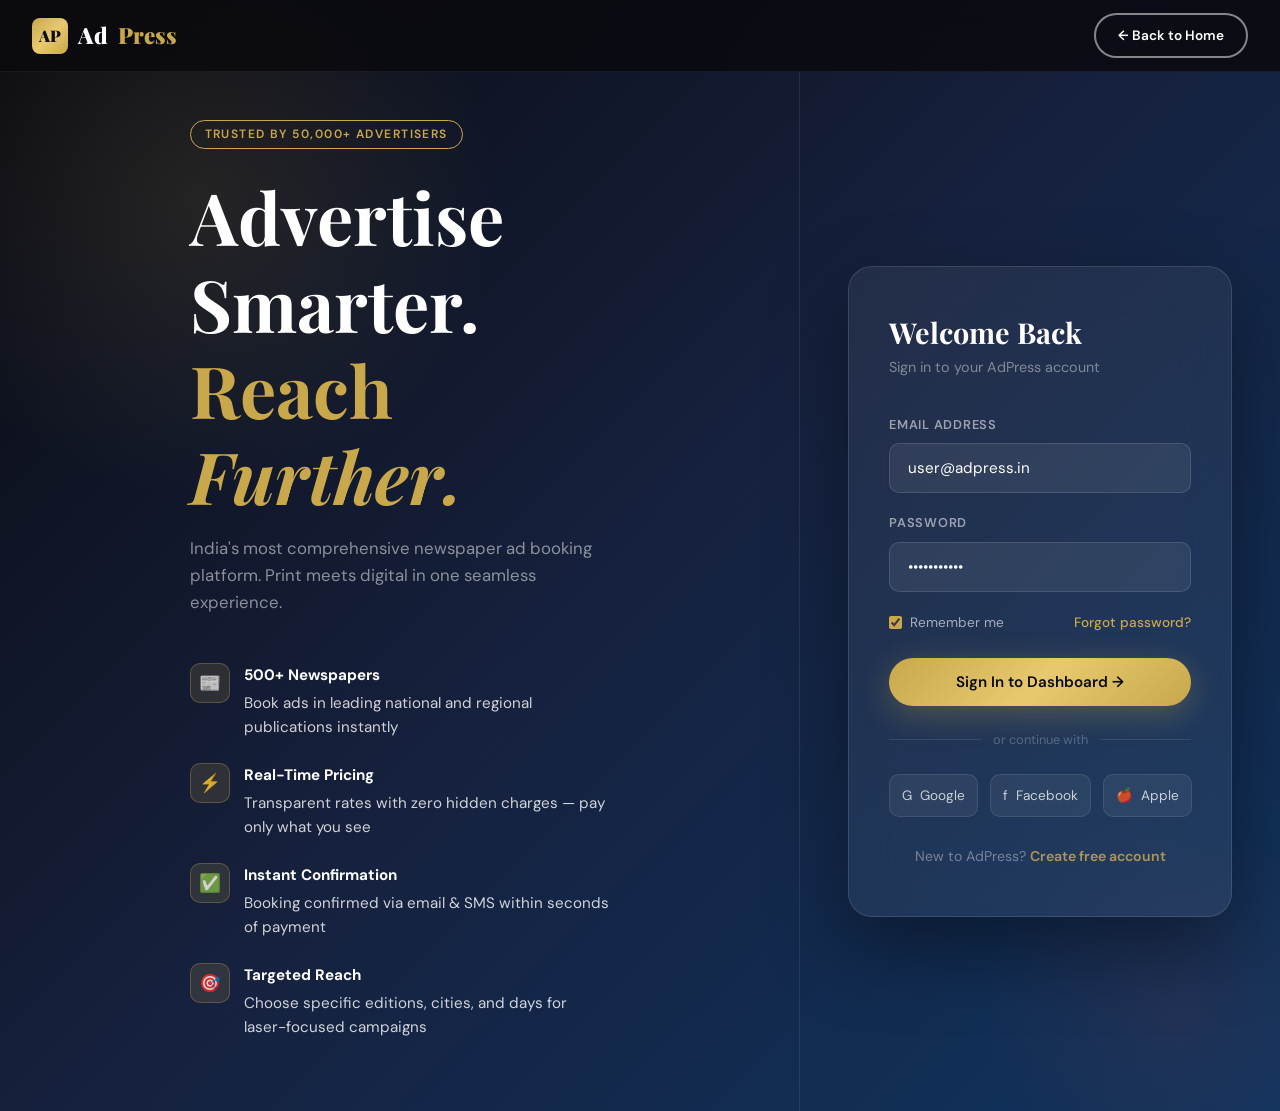
==== dashboard.html @ 538e95d9 "AdPress frontend initial commit" ====
<!DOCTYPE html>
<html lang="en">
<head>
  <meta charset="UTF-8" />
  <meta name="viewport" content="width=device-width, initial-scale=1.0" />
  <title>Dashboard — AdPress</title>
  <link rel="stylesheet" href="style.css" />
  <style>
    .form-group-light { margin-bottom: 20px; }
    .section-title-sm { font-size:1rem; font-weight:700; color:#666; letter-spacing:0.06em; text-transform:uppercase; margin-bottom:12px; font-family:'DM Sans',sans-serif; }
    .alert-info { background:rgba(201,168,76,0.1); border:1px solid rgba(201,168,76,0.25); border-radius:10px; padding:14px 18px; font-size:0.88rem; color:#8a6a1f; margin-bottom:20px; }
    .mobile-sidebar-toggle {
      display:none;
      position:fixed; bottom:24px; right:24px;
      width:52px; height:52px;
      background:var(--gradient-gold);
      border-radius:50%;
      border:none;
      font-size:1.4rem;
      cursor:pointer;
      z-index:500;
      box-shadow:0 8px 24px rgba(201,168,76,0.4);
    }
    @media(max-width:768px){ .mobile-sidebar-toggle{display:flex; align-items:center; justify-content:center;} }

    /* ── Step 5: City & Price — Mobile Responsive ── */
    @media(max-width:768px) {
      /* Wrap table in a horizontal scroll container as a base safety net */
      .pricing-table { overflow-x: auto; -webkit-overflow-scrolling: touch; }

      /* Hide the standard table and switch to card layout */
      .pricing-table table thead { display: none; }
      .pricing-table table, 
      .pricing-table tbody, 
      .pricing-table tr, 
      .pricing-table td { display: block; width: 100%; box-sizing: border-box; }

      .pricing-table tbody tr {
        border: 1px solid #e8e4dc;
        border-radius: 12px;
        margin: 10px 12px;
        padding: 14px 16px;
        background: #fff;
        box-shadow: 0 2px 8px rgba(0,0,0,0.05);
        width: calc(100% - 24px);
      }

      .pricing-table tbody td {
        padding: 4px 0;
        font-size: 0.9rem;
        text-align: left;
        border: none;
      }

      /* Hide rank column on mobile to save space */
      .pricing-table tbody td:first-child { display: none; }

      /* City name — make it a header-like row */
      .pricing-table tbody td:nth-child(2) {
        font-size: 1rem;
        font-weight: 700;
        color: var(--ink);
        padding-bottom: 8px;
        border-bottom: 1px solid #f0ece3;
        margin-bottom: 6px;
        display: block;
      }

      /* Day pills row */
      .pricing-table tbody td:nth-child(3) { padding: 6px 0; }

      /* Price row — show label */
      .pricing-table tbody td:nth-child(4)::before {
        content: "Price: ";
        font-size: 0.75rem;
        font-weight: 600;
        color: #999;
        text-transform: uppercase;
        letter-spacing: 0.05em;
        display: block;
        margin-bottom: 2px;
      }

      /* Action button — full width, prominent */
      .pricing-table tbody td:nth-child(5) {
        padding-top: 12px;
        margin-top: 4px;
      }
      .pricing-table tbody td:nth-child(5) .btn {
        width: 100%;
        display: block;
        text-align: center;
        padding: 12px 20px;
        font-size: 0.95rem;
        box-sizing: border-box;
      }
    }
  </style>
</head>
<body>

<!-- ── SIDEBAR ── -->
<aside class="dashboard-sidebar" id="sidebar">
  <div class="sidebar-logo">
    <a href="index.html" class="navbar-logo" style="color:#fff;">
      <div class="logo-icon">AP</div>
      Ad<span>Press</span>
    </a>
  </div>

  <nav class="sidebar-nav">
    <div class="sidebar-section-title">Main</div>
    <a href="#" class="active"><span class="nav-icon">🏠</span> Dashboard</a>
    <a href="#" onclick="resetBooking()"><span class="nav-icon">➕</span> New Booking</a>
    <a href="#"><span class="nav-icon">📋</span> My Bookings <span class="nav-badge">3</span></a>
    <a href="#"><span class="nav-icon">📊</span> Analytics</a>

    <div class="sidebar-section-title">Tools</div>
    <a href="#"><span class="nav-icon">✏️</span> Ad Composer</a>
    <a href="#"><span class="nav-icon">💳</span> Billing</a>
    <a href="#"><span class="nav-icon">📁</span> Media Library</a>
    <a href="#"><span class="nav-icon">🔔</span> Notifications</a>

    <div class="sidebar-section-title">Account</div>
    <a href="#"><span class="nav-icon">⚙️</span> Settings</a>
    <a href="#"><span class="nav-icon">🤝</span> Support</a>
    <a href="#" onclick="logoutUser()"><span class="nav-icon">🚪</span> Logout</a>
  </nav>

  <div class="sidebar-footer">
    <div class="sidebar-user">
      <div class="avatar" id="sidebarAvatar">U</div>
      <div class="user-info">
        <div class="user-name" id="sidebarName">User</div>
        <div class="user-plan">✦ Pro Plan</div>
      </div>
    </div>
  </div>
</aside>

<!-- ── MAIN ── -->
<div class="dashboard-main">

  <!-- Topbar -->
  <div class="dashboard-topbar">
    <div class="topbar-left">
      <div>
        <h2>Book a New Ad</h2>
        <div class="breadcrumb">Dashboard → <span id="breadcrumbStep">Select Ad Type</span></div>
      </div>
    </div>
    <div class="topbar-right">
      <div class="topbar-notif">🔔<div class="notif-dot"></div></div>
      <div class="topbar-notif">📁</div>
      <div class="sidebar-user" style="background:transparent; border:none; padding:0; gap:10px;">
        <div class="avatar" id="topbarAvatar" style="width:36px; height:36px; font-size:0.8rem;">U</div>
        <div class="user-info">
          <div class="user-name" id="topbarName" style="color:var(--ink);">User</div>
          <div class="user-plan" style="color:#888;">Pro Plan</div>
        </div>
      </div>
    </div>
  </div>

  <!-- Content -->
  <div class="dashboard-content">

    <!-- Booking Steps Indicator -->
    <div class="booking-steps" id="bookingSteps">
      <div class="step active" id="stepInd0">
        <div class="step-num">1</div>
        <div class="step-label">Ad Type</div>
      </div>
      <div class="step-connector" id="conn0"></div>
      <div class="step" id="stepInd1">
        <div class="step-num">2</div>
        <div class="step-label">Category</div>
      </div>
      <div class="step-connector" id="conn1"></div>
      <div class="step" id="stepInd2">
        <div class="step-num">3</div>
        <div class="step-label">Format</div>
      </div>
      <div class="step-connector" id="conn2"></div>
      <div class="step" id="stepInd3">
        <div class="step-num">4</div>
        <div class="step-label">Newspaper</div>
      </div>
      <div class="step-connector" id="conn3"></div>
      <div class="step" id="stepInd4">
        <div class="step-num">5</div>
        <div class="step-label">City & Price</div>
      </div>
      <div class="step-connector" id="conn4"></div>
      <div class="step" id="stepInd5">
        <div class="step-num">6</div>
        <div class="step-label">Ad Size</div>
      </div>
      <div class="step-connector" id="conn5"></div>
      <div class="step" id="stepInd6">
        <div class="step-num">7</div>
        <div class="step-label">Date & Book</div>
      </div>
      <div class="step-connector" id="conn6"></div>
      <div class="step" id="stepInd7">
        <div class="step-num">8</div>
        <div class="step-label">Payment</div>
      </div>
    </div>

    <!-- ═══ STEP 1: AD TYPE ═══ -->
    <div class="step-panel active" id="panel0">
      <div class="panel-title">Choose Your Ad Type</div>
      <p class="panel-sub">Select the format that best fits your advertising goal</p>
      <div class="adtype-grid">
        <div class="adtype-card" onclick="selectAdType(this, 'Classified Text Ad')">
          <div class="check">✓</div>
          <div class="adtype-icon">📝</div>
          <h3>Classified Text Ad</h3>
          <p>Simple text-based ads charged per word or line. Ideal for matrimonial, jobs, property, lost & found.</p>
        </div>
        <div class="adtype-card" onclick="selectAdType(this, 'Classified Display Ad')">
          <div class="check">✓</div>
          <div class="adtype-icon">🖼️</div>
          <h3>Classified Display Ad</h3>
          <p>Combine text with images in a bordered box. Great for business announcements and product promos.</p>
        </div>
        <div class="adtype-card" onclick="selectAdType(this, 'Display Ad')">
          <div class="check">✓</div>
          <div class="adtype-icon">📰</div>
          <h3>Display Ad</h3>
          <p>Full creative display with custom size options. Maximum impact for brand campaigns and events.</p>
        </div>
      </div>
    </div>

    <!-- ═══ STEP 2: CATEGORY ═══ -->
    <div class="step-panel" id="panel1">
      <div class="panel-title">Select a Category</div>
      <p class="panel-sub">Choose the most relevant category for your advertisement</p>
      <div class="category-grid">
        <div class="category-card" onclick="selectCategory(this, 'Matrimonial')">
          <div class="cat-icon">💍</div>
          <div class="cat-name">Matrimonial</div>
        </div>
        <div class="category-card" onclick="selectCategory(this, 'Property')">
          <div class="cat-icon">🏠</div>
          <div class="cat-name">Property</div>
        </div>
        <div class="category-card" onclick="selectCategory(this, 'Jobs')">
          <div class="cat-icon">💼</div>
          <div class="cat-name">Jobs</div>
        </div>
        <div class="category-card" onclick="selectCategory(this, 'Business')">
          <div class="cat-icon">🏢</div>
          <div class="cat-name">Business</div>
        </div>
        <div class="category-card" onclick="selectCategory(this, 'Vehicles')">
          <div class="cat-icon">🚗</div>
          <div class="cat-name">Vehicles</div>
        </div>
        <div class="category-card" onclick="selectCategory(this, 'Education')">
          <div class="cat-icon">🎓</div>
          <div class="cat-name">Education</div>
        </div>
        <div class="category-card" onclick="selectCategory(this, 'Public Notice')">
          <div class="cat-icon">📢</div>
          <div class="cat-name">Public Notice</div>
        </div>
        <div class="category-card" onclick="selectCategory(this, 'Lost & Found')">
          <div class="cat-icon">🔍</div>
          <div class="cat-name">Lost & Found</div>
        </div>
        <div class="category-card" onclick="selectCategory(this, 'Obituary')">
          <div class="cat-icon">🕊️</div>
          <div class="cat-name">Obituary</div>
        </div>
        <div class="category-card" onclick="selectCategory(this, 'Travel')">
          <div class="cat-icon">✈️</div>
          <div class="cat-name">Travel</div>
        </div>
        <div class="category-card" onclick="selectCategory(this, 'Rental')">
          <div class="cat-icon">🔑</div>
          <div class="cat-name">Rental</div>
        </div>
      </div>
    </div>

    <!-- ═══ STEP 3: FORMAT ═══ -->
    <div class="step-panel" id="panel2">
      <div class="panel-title">Choose Ad Format</div>
      <p class="panel-sub">Understanding the difference helps you pick the best format for your budget and goal</p>
      <div class="format-grid">
        <div class="format-card" onclick="selectFormat(this, 'Classified')">
          <div class="format-card-header">📝</div>
          <div class="format-card-body">
            <h3>Classified Ad</h3>
            <p>Text-only ads that appear in the classified section of the newspaper. Charged per word, line, or character. Appears alongside similar category ads. Cost-effective for high volumes.</p>
            <span class="format-tag tag-popular">Most Popular</span>
            <span class="format-tag" style="background:rgba(22,33,62,0.1); color:#16213e;">Budget Friendly</span>
          </div>
        </div>
        <div class="format-card" onclick="selectFormat(this, 'Display')">
          <div class="format-card-header">🖼️</div>
          <div class="format-card-body">
            <h3>Display Ad</h3>
            <p>Visual ads with images, logos, custom typography, and creative designs. Can appear anywhere in the newspaper. Charged per column centimeter (cc) or per page fraction. High visibility.</p>
            <span class="format-tag tag-display">High Impact</span>
            <span class="format-tag" style="background:rgba(192,57,43,0.1); color:#922b21;">Brand Building</span>
          </div>
        </div>
      </div>
    </div>

    <!-- ═══ STEP 4: NEWSPAPER TYPE ═══ -->
    <div class="step-panel" id="panel3">
      <div class="panel-title">Select Newspaper Type</div>
      <p class="panel-sub">Choose the publication category that matches your audience</p>
      <div class="newstype-grid">
        <div class="newstype-card" onclick="selectNewsType(this, 'Main Newspaper')">
          <div class="check">✓</div>
          <span class="newstype-badge" style="background:rgba(21,101,192,0.12); color:#1565c0;">General</span>
          <div style="font-size:3rem; margin-bottom:12px;">📰</div>
          <h3>Main Newspaper</h3>
          <p style="font-size:0.85rem; color:#888; margin:0;">National and regional dailies with widest readership</p>
        </div>
        <div class="newstype-card" onclick="selectNewsType(this, 'Obituary / Personal')">
          <div class="check">✓</div>
          <span class="newstype-badge" style="background:rgba(92,92,92,0.12); color:#5c5c5c;">Personal</span>
          <div style="font-size:3rem; margin-bottom:12px;">🕊️</div>
          <h3>Obituary / Personal</h3>
          <p style="font-size:0.85rem; color:#888; margin:0;">Death notices, tributes, and personal announcements</p>
        </div>
        <div class="newstype-card" onclick="selectNewsType(this, 'Appointment')">
          <div class="check">✓</div>
          <span class="newstype-badge" style="background:rgba(46,125,50,0.12); color:#2e7d32;">Recruitment</span>
          <div style="font-size:3rem; margin-bottom:12px;">👔</div>
          <h3>Appointment</h3>
          <p style="font-size:0.85rem; color:#888; margin:0;">Government and corporate job vacancy announcements</p>
        </div>
        <div class="newstype-card" onclick="selectNewsType(this, 'Public Notice')">
          <div class="check">✓</div>
          <span class="newstype-badge" style="background:rgba(191,54,12,0.12); color:#bf360c;">Legal</span>
          <div style="font-size:3rem; margin-bottom:12px;">⚖️</div>
          <h3>Public Notice</h3>
          <p style="font-size:0.85rem; color:#888; margin:0;">Court notices, tenders, name change, legal notices</p>
        </div>
      </div>
    </div>

    <!-- ═══ STEP 5: CITY & PRICING ═══ -->
    <div class="step-panel" id="panel4">
      <div class="panel-title">Select City & Edition</div>
      <p class="panel-sub">Choose your target city. Prices vary by edition and publication day.</p>
      <div class="alert-info">💡 All prices are per insertion. Sunday editions may be priced differently.</div>
      <div class="pricing-table">
        <table>
          <thead>
            <tr>
              <th>#</th>
              <th>City</th>
              <th>Publishing Days</th>
              <th>Starting Price</th>
              <th>Action</th>
            </tr>
          </thead>
          <tbody id="cityTableBody">
          </tbody>
        </table>
      </div>
    </div>

    <!-- ═══ STEP 6: AD SIZE ═══ -->
    <div class="step-panel" id="panel5">
      <div class="panel-title">Select Ad Size</div>
      <p class="panel-sub">Choose the size that fits your budget and visibility needs</p>
      <div class="size-grid" id="sizeGrid">
        <div class="size-card" onclick="selectSize(this, 'Full Page', 45000)">
          <div class="size-visual" style="height:100px;"> Full Page </div>
          <div class="size-name"> full image </div>
          <p class="size-dim">38cm × 53cm</p>
          <div class="size-price">₹45,000+</div>
        </div>
        <div class="size-card" onclick="selectSize(this, 'Half Page', 24000)">
          <div class="size-visual" style="height:75px;"> Half page </div>
          <div class="size-name">  half page </div>
          <p class="size-dim">38cm × 26cm</p>
          <div class="size-price">₹24,000+</div>
        </div>
        <div class="size-card" onclick="selectSize(this, 'Quarter Page', 13000)">
          <div class="size-visual" style="height:55px;"> quater page </div>
          <div class="size-name"> quater page </div>
          <p class="size-dim">19cm × 26cm</p>
          <div class="size-price">₹13,000+</div>
        </div>
        <div class="size-card" onclick="selectSize(this, 'Jacket Ad', 85000)">
          <div class="size-visual" style="height:90px;">Jacket</div>
          <div class="size-name"> jacket </div>
          <p class="size-dim">Front + Back cover</p>
          <div class="size-price">₹85,000+</div>
        </div>
        <div class="size-card" onclick="selectSize(this, 'Bookmark Ad', 8500)">
          <div class="size-visual" style="height:60px;">Bookmark</div>
          <div class="size-name">Bookmark Ad</div>
          <p class="size-dim">6cm × 25cm</p>
          <div class="size-price">₹8,500+</div>
        </div>
        <div class="size-card" onclick="selectSize(this, 'Pointer Ad', 5200)">
          <div class="size-visual" style="height:50px;">Pointer</div>
          <div class="size-name">Pointer Ad</div>
          <p class="size-dim">4cm × 4cm</p>
          <div class="size-price">₹5,200+</div>
        </div>
      </div>
    </div>

    <!-- ═══ STEP 7: DATE & BOOKING ═══ -->
    <div class="step-panel" id="panel6">
      <div class="panel-title">Schedule Your Ad</div>
      <p class="panel-sub">Pick a publication date and review your order</p>
      <div class="booking-form-grid">
        <div class="booking-form-main">
          <div class="form-group-light">
            <label class="section-title-sm">Publication Date</label>
            <input type="date" id="pubDate" class="date-picker-custom" />
          </div>
          <div class="form-group-light" style="margin-top:24px;">
            <label class="section-title-sm">Select Edition</label>
            <div class="edition-selector" id="editionSelector">
              <div class="edition-opt selected" onclick="toggleEdition(this)">All India</div>
              <div class="edition-opt" onclick="toggleEdition(this)">North</div>
              <div class="edition-opt" onclick="toggleEdition(this)">South</div>
              <div class="edition-opt" onclick="toggleEdition(this)">East</div>
              <div class="edition-opt" onclick="toggleEdition(this)">West</div>
              <div class="edition-opt" onclick="toggleEdition(this)">Chennai</div>
              <div class="edition-opt" onclick="toggleEdition(this)">Delhi</div>
              <div class="edition-opt" onclick="toggleEdition(this)">Mumbai</div>
            </div>
          </div>
          <div class="form-group-light" style="margin-top:24px;">
            <label class="section-title-sm">Ad Content Preview</label>
            <textarea rows="4" class="input-light" style="resize:vertical; width:100%;" placeholder="Your ad text will appear here. For display ads, your image will be shown."></textarea>
          </div>
          <button class="btn btn-primary btn-full" style="margin-top:24px;" onclick="goToStep(7)">
            Proceed to Payment →
          </button>
        </div>
        <div class="booking-summary">
          <h4>📋 Booking Summary</h4>
          <div class="summary-row"><span class="label">Ad Type</span><span class="value" id="sumAdType">—</span></div>
          <div class="summary-row"><span class="label">Category</span><span class="value" id="sumCategory">—</span></div>
          <div class="summary-row"><span class="label">Newspaper</span><span class="value" id="sumNewspaper">—</span></div>
          <div class="summary-row"><span class="label">City</span><span class="value" id="sumCity">—</span></div>
          <div class="summary-row"><span class="label">Size</span><span class="value" id="sumSize">—</span></div>
          <div class="summary-row"><span class="label">Base Price</span><span class="value" id="sumBasePrice">—</span></div>
          <div class="summary-row"><span class="label">GST (18%)</span><span class="value" id="sumGST">—</span></div>
          <div class="summary-total">
            <div class="total-label">Total Amount</div>
            <div class="total-amount" id="sumTotal"><span>₹</span>—</div>
          </div>
          <p style="font-size:0.78rem; color:rgba(255,255,255,0.4); text-align:center;">🔒 Secure 256-bit SSL encryption</p>
        </div>
      </div>
    </div>

    <!-- ═══ STEP 8: PAYMENT ═══ -->
    <div class="step-panel" id="panel7">
      <div class="panel-title">Complete Payment</div>
      <p class="panel-sub">Choose your preferred payment method to confirm the booking</p>
      <div class="payment-grid">
        <div class="payment-main">
          <div class="payment-methods">
            <div class="payment-tab active" onclick="switchPayment(this, 'upi')">
              <span class="tab-icon">📱</span>
              UPI
            </div>
            <div class="payment-tab" onclick="switchPayment(this, 'card')">
              <span class="tab-icon">💳</span>
              Debit / Credit Card
            </div>
            <div class="payment-tab" onclick="switchPayment(this, 'netbanking')">
              <span class="tab-icon">🏦</span>
              Net Banking
            </div>
          </div>

          <!-- UPI Panel -->
          <div class="payment-panel active" id="pay-upi">
            <p class="section-title-sm">Enter UPI ID</p>
            <div class="upi-input-wrap">
              <input type="text" class="form-input-light" placeholder="yourname@upi" value="user@okaxis" />
              <button class="btn btn-dark" onclick="verifyUPI(this)">Verify</button>
            </div>
            <p class="section-title-sm" style="margin-top:24px;">Or pay with</p>
            <div class="upi-apps">
              <div class="upi-app" onclick="selectUPIApp(this)">📲 GPay</div>
              <div class="upi-app" onclick="selectUPIApp(this)">🔷 PhonePe</div>
              <div class="upi-app" onclick="selectUPIApp(this)">💛 Paytm</div>
              <div class="upi-app" onclick="selectUPIApp(this)">🟣 BHIM</div>
              <div class="upi-app" onclick="selectUPIApp(this)">🔴 Amazon Pay</div>
            </div>
          </div>

          <!-- Card Panel -->
          <div class="payment-panel" id="pay-card">
            <div class="card-form-grid">
              <div class="full">
                <label class="input-label">Card Number</label>
                <input type="text" class="input-light" placeholder="1234  5678  9012  3456" maxlength="19" oninput="formatCard(this)" />
              </div>
              <div class="full">
                <label class="input-label">Name on Card</label>
                <input type="text" class="input-light" placeholder="JOHN DOE" />
              </div>
              <div>
                <label class="input-label">Expiry Date</label>
                <input type="text" class="input-light" placeholder="MM / YY" maxlength="7" />
              </div>
              <div>
                <label class="input-label">CVV</label>
                <input type="password" class="input-light" placeholder="•••" maxlength="3" />
              </div>
            </div>
          </div>

          <!-- Net Banking Panel -->
          <div class="payment-panel" id="pay-netbanking">
            <p class="section-title-sm">Select Your Bank</p>
            <div class="bank-list">
              <div class="bank-item" onclick="selectBank(this)"><span>🔵</span> SBI</div>
              <div class="bank-item" onclick="selectBank(this)"><span>🔴</span> HDFC Bank</div>
              <div class="bank-item" onclick="selectBank(this)"><span>🟠</span> ICICI Bank</div>
              <div class="bank-item" onclick="selectBank(this)"><span>🟢</span> Axis Bank</div>
              <div class="bank-item" onclick="selectBank(this)"><span>🔷</span> Kotak Mahindra</div>
              <div class="bank-item" onclick="selectBank(this)"><span>⚫</span> Bank of Baroda</div>
              <div class="bank-item" onclick="selectBank(this)"><span>🟡</span> Punjab National</div>
              <div class="bank-item" onclick="selectBank(this)"><span>🔴</span> Yes Bank</div>
            </div>
          </div>

          <button class="btn btn-primary btn-full" style="margin-top:32px; font-size:1.05rem; padding:18px 32px;" onclick="confirmBooking()">
            🔒 Confirm Booking & Pay <span id="payBtnAmt"></span>
          </button>
          <p style="text-align:center; font-size:0.78rem; color:#aaa; margin-top:12px;">Your payment is 100% secure. We use 256-bit SSL encryption.</p>
        </div>

        <div class="booking-summary">
          <h4>📋 Order Summary</h4>
          <div class="summary-row"><span class="label">Ad Type</span><span class="value" id="payAdType">—</span></div>
          <div class="summary-row"><span class="label">Category</span><span class="value" id="payCat">—</span></div>
          <div class="summary-row"><span class="label">City</span><span class="value" id="payCity">—</span></div>
          <div class="summary-row"><span class="label">Ad Size</span><span class="value" id="paySize">—</span></div>
          <div class="summary-row"><span class="label">Publish Date</span><span class="value" id="payDate">—</span></div>
          <div class="summary-row"><span class="label">Base Price</span><span class="value" id="payBase">—</span></div>
          <div class="summary-row"><span class="label">GST (18%)</span><span class="value" id="payGST">—</span></div>
          <div class="summary-total">
            <div class="total-label">Amount Payable</div>
            <div class="total-amount" id="payTotal"><span>₹</span>—</div>
          </div>
        </div>
      </div>
    </div>

  </div><!-- end dashboard-content -->
</div><!-- end dashboard-main -->

<!-- ── SUCCESS MODAL ── -->
<div class="modal-overlay" id="successModal">
  <div class="modal-card">
    <div class="modal-icon">✓</div>
    <h2>Booking Confirmed!</h2>
    <p>Your advertisement has been successfully booked and sent for review.</p>
    <p style="font-size:0.85rem;">You will receive a confirmation email with your ad proof within 2 hours.</p>
    <div class="booking-id">Booking ID: <span id="bookingIdDisplay">—</span></div>
    <div style="display:flex; gap:12px; justify-content:center; flex-wrap:wrap; margin-top:8px;">
      <button class="btn btn-primary" onclick="resetBooking()">📝 Book Another Ad</button>
      <button class="btn btn-dark" onclick="closeModal()">View Dashboard</button>
    </div>
  </div>
</div>

<!-- Mobile sidebar toggle -->
<button class="mobile-sidebar-toggle" onclick="toggleSidebar()">☰</button>

<script src="api.js"></script>
<script src="script.js"></script>
<script>
/* ══════════════════════════════════
   DASHBOARD LOGIC
══════════════════════════════════ */

// Protect dashboard - redirect if not logged in
requireAuth();

const currentUser = getUser();
const userName = currentUser.firstName 
  ? currentUser.firstName + ' ' + currentUser.lastName 
  : localStorage.getItem('user_name') || 'User';
const userEmail = currentUser.email || localStorage.getItem('user_email') || 'user@adpress.in';

const initials = userName.slice(0, 2).toUpperCase();
document.getElementById('sidebarAvatar').textContent = initials;
document.getElementById('topbarAvatar').textContent = initials;
document.getElementById('sidebarName').textContent = userName;
document.getElementById('topbarName').textContent = userName;

// State
let booking = JSON.parse(localStorage.getItem('booking') || '{}');
let currentStep = 0;

const stepLabels = ['Select Ad Type','Select Category','Choose Format','Select Newspaper','City & Pricing','Ad Size','Date & Booking','Payment'];

// Set today as default date
const today = new Date(); today.setDate(today.getDate() + 2);
const dateInput = document.getElementById('pubDate');
if (dateInput) dateInput.value = today.toISOString().split('T')[0];

// City Data
const cities = [
  { name: 'Chennai', days: ['Mon','Tue','Wed','Thu','Fri','Sat','Sun'], price: 3200, newspaper: 'The Hindu / Dinamalar' },
  { name: 'Madurai', days: ['Mon','Wed','Fri','Sun'], price: 1800, newspaper: 'Dinamalar / Dina Mani' },
  { name: 'Coimbatore', days: ['Mon','Tue','Wed','Thu','Fri','Sat'], price: 2100, newspaper: 'The Hindu / Dinamalar' },
  { name: 'Salem', days: ['Mon','Wed','Fri'], price: 1400, newspaper: 'Dinakaran / Dinamalar' },
  { name: 'Tirunelveli', days: ['Tue','Thu','Sat'], price: 1200, newspaper: 'Dina Mani / Virakesari' },
  { name: 'Erode', days: ['Mon','Wed','Sat'], price: 1100, newspaper: 'Dinamalar' },
  { name: 'Thanjavur', days: ['Mon','Thu','Sun'], price: 1000, newspaper: 'Dinakaran' },
  { name: 'Cuddalore', days: ['Tue','Fri'], price: 900, newspaper: 'Dinathanthi' },
  { name: 'Nagercoil', days: ['Mon','Wed','Fri'], price: 1050, newspaper: 'Virakesari' },
  { name: 'Vellore', days: ['Tue','Thu','Sat'], price: 1150, newspaper: 'The Hindu / Dinamalar' },
  { name: 'Trichy', days: ['Mon','Tue','Wed','Thu','Fri','Sat','Sun'], price: 1900, newspaper: 'Dinamalar / The Hindu' },
  { name: 'Tiruppur', days: ['Mon','Wed','Fri','Sun'], price: 1300, newspaper: 'Dinamalar' },
  { name: 'Pondicherry', days: ['Mon','Wed','Sat'], price: 1400, newspaper: 'The Hindu' },
  { name: 'Kanchipuram', days: ['Tue','Thu'], price: 950, newspaper: 'Dinathanthi' },
  { name: 'Villupuram', days: ['Mon','Fri'], price: 850, newspaper: 'Dinakaran' },
  { name: 'Thoothukudi', days: ['Tue','Sat'], price: 1000, newspaper: 'Virakesari' },
  { name: 'Karur', days: ['Wed','Sat'], price: 880, newspaper: 'Dinathanthi' },
  { name: 'Krishnagiri', days: ['Mon','Thu'], price: 820, newspaper: 'Dinamalar' },
];

function buildCityTable() {
  const tbody = document.getElementById('cityTableBody');
  tbody.innerHTML = '';
  cities.forEach((c, i) => {
    const allDays = ['Mon','Tue','Wed','Thu','Fri','Sat','Sun'];
    const dayPills = allDays.map(d =>
      `<span class="day-pill ${c.days.includes(d) ? 'active' : ''}">${d}</span>`
    ).join('');
    tbody.innerHTML += `
      <tr>
        <td><span class="city-rank">${i+1}</span></td>
        <td><strong>${c.name}</strong><br><span style="font-size:0.78rem; color:#aaa;">${c.newspaper}</span></td>
        <td><div class="day-pills">${dayPills}</div></td>
        <td><div class="price-tag">₹${c.price.toLocaleString()} <span>/insertion</span></div></td>
        <td><button class="btn btn-dark btn-sm" onclick="selectCity('${c.name}', ${c.price})">Select →</button></td>
      </tr>`;
  });
}
buildCityTable();

/* ── Step Navigation ── */
function goToStep(n) {
  document.getElementById('panel' + currentStep).classList.remove('active');
  document.getElementById('stepInd' + currentStep).classList.remove('active');
  document.getElementById('stepInd' + currentStep).classList.add('done');
  if (currentStep < 7) document.getElementById('conn' + currentStep).classList.add('done');

  currentStep = n;
  document.getElementById('panel' + n).classList.add('active');
  document.getElementById('stepInd' + n).classList.remove('done');
  document.getElementById('stepInd' + n).classList.add('active');
  document.querySelector('.dashboard-content').scrollTop = 0;
  window.scrollTo(0, 0);

  document.getElementById('breadcrumbStep').textContent = stepLabels[n];
  localStorage.setItem('booking', JSON.stringify(booking));
  updateSummary();
}

/* ── Selections ── */
function selectAdType(el, type) {
  document.querySelectorAll('.adtype-card').forEach(c => c.classList.remove('selected'));
  el.classList.add('selected');
  booking.adType = type;
  setTimeout(() => goToStep(1), 400);
}

function selectCategory(el, cat) {
  document.querySelectorAll('.category-card').forEach(c => c.classList.remove('selected'));
  el.classList.add('selected');
  booking.category = cat;
  setTimeout(() => goToStep(2), 350);
}

function selectFormat(el, fmt) {
  document.querySelectorAll('.format-card').forEach(c => c.style.borderColor = '#e8e4dc');
  el.style.borderColor = 'var(--gold)';
  booking.format = fmt;
  setTimeout(() => goToStep(3), 350);
}

function selectNewsType(el, type) {
  document.querySelectorAll('.newstype-card').forEach(c => c.classList.remove('selected'));
  el.classList.add('selected');
  booking.newsType = type;
  setTimeout(() => goToStep(4), 350);
}

function selectCity(city, price) {
  booking.city = city;
  booking.cityPrice = price;
  goToStep(5);
}

function selectSize(el, size, price) {
  document.querySelectorAll('.size-card').forEach(c => c.classList.remove('selected'));
  el.classList.add('selected');
  booking.size = size;
  booking.sizePrice = price;
  setTimeout(() => goToStep(6), 350);
}

/* ── Summary ── */
function updateSummary() {
  const base = (booking.cityPrice || 0) + (booking.sizePrice || 0);
  const gst = Math.round(base * 0.18);
  const total = base + gst;
  booking.basePrice = base;
  booking.gst = gst;
  booking.total = total;

  const date = document.getElementById('pubDate')?.value || '';

  const fields = {
    sumAdType: booking.adType, sumCategory: booking.category,
    sumNewspaper: booking.newsType, sumCity: booking.city, sumSize: booking.size,
    sumBasePrice: base ? '₹' + base.toLocaleString() : '—',
    sumGST: gst ? '₹' + gst.toLocaleString() : '—',
    payAdType: booking.adType, payCat: booking.category,
    payCity: booking.city, paySize: booking.size,
    payDate: date, payBase: base ? '₹' + base.toLocaleString() : '—',
    payGST: gst ? '₹' + gst.toLocaleString() : '—',
  };
  for (const [id, val] of Object.entries(fields)) {
    const el = document.getElementById(id);
    if (el) el.textContent = val || '—';
  }

  const totalStr = total ? total.toLocaleString() : '—';
  const el1 = document.getElementById('sumTotal');
  if (el1) el1.innerHTML = `<span>₹</span>${totalStr}`;
  const el2 = document.getElementById('payTotal');
  if (el2) el2.innerHTML = `<span>₹</span>${totalStr}`;
  const el3 = document.getElementById('payBtnAmt');
  if (el3) el3.textContent = total ? `— ₹${total.toLocaleString()}` : '';
}

/* ── Payment ── */
function switchPayment(tab, panelId) {
  document.querySelectorAll('.payment-tab').forEach(t => t.classList.remove('active'));
  document.querySelectorAll('.payment-panel').forEach(p => p.classList.remove('active'));
  tab.classList.add('active');
  document.getElementById('pay-' + panelId).classList.add('active');
}

function verifyUPI(btn) {
  btn.textContent = '✓ Verified';
  btn.style.background = '#27ae60';
}

function selectUPIApp(el) {
  document.querySelectorAll('.upi-app').forEach(a => a.style.borderColor = '#e8e4dc');
  el.style.borderColor = 'var(--gold)';
}

function formatCard(input) {
  let v = input.value.replace(/\s+/g, '').replace(/[^0-9]/gi, '');
  let matches = v.match(/\d{4,16}/g);
  let match = (matches && matches[0]) || '';
  let parts = [];
  for (let i = 0; i < match.length; i += 4) parts.push(match.substring(i, i + 4));
  input.value = parts.length ? parts.join('  ') : v;
}

function selectBank(el) {
  document.querySelectorAll('.bank-item').forEach(b => b.classList.remove('selected'));
  el.classList.add('selected');
}

async function confirmBooking() {
  const btn = document.querySelector('#panel7 .btn-primary');
  btn.textContent = '⏳ Processing Payment...';
  btn.disabled = true;

  try {
    const publishDate = document.getElementById('pubDate').value;

    // Step 1 - Create booking
    const bookingData = {
      adType:      booking.adType,
      category:    booking.category,
      format:      booking.format,
      newsType:    booking.newsType,
      city:        booking.city,
      newspaper:   booking.newsType,
      adSize:      booking.size,
      publishDate: publishDate,
      basePrice:   booking.basePrice,
      gst:         booking.gst,
      totalAmount: booking.total
    };

    const bookingResponse = await createBooking(bookingData);
    const bookingId = bookingResponse.booking._id;

    // Step 2 - Simulate payment
    const paymentMethod = document.querySelector('.payment-tab.active')?.textContent
      .trim().toLowerCase().includes('upi') ? 'upi'
      : document.querySelector('.payment-tab.active')?.textContent
      .trim().toLowerCase().includes('card') ? 'card' : 'netbanking';

    const paymentResponse = await fetch('http://localhost:5000/api/payments/simulate', {
      method: 'POST',
      headers: {
        'Content-Type': 'application/json',
        'Authorization': `Bearer ${getToken()}`
      },
      body: JSON.stringify({ bookingId, method: paymentMethod })
    });

    const paymentData = await paymentResponse.json();

    if (!paymentData.success) throw new Error(paymentData.message);

    // Step 3 - Show success
    booking.bookingId = paymentData.booking.bookingId;
    booking.paymentId = paymentData.paymentId;
    booking.status = 'confirmed';
    localStorage.setItem('booking', JSON.stringify(booking));

    document.getElementById('bookingIdDisplay').textContent = booking.bookingId;
    document.getElementById('successModal').classList.add('show');

  } catch (error) {
    btn.textContent = '🔒 Confirm Booking & Pay';
    btn.disabled = false;
    alert('Payment failed: ' + error.message);
  }
}

function closeModal() {
  document.getElementById('successModal').classList.remove('show');
}

function resetBooking() {
  booking = {};
  localStorage.removeItem('booking');
  currentStep = 0;
  document.querySelectorAll('.step-panel').forEach(p => p.classList.remove('active'));
  document.querySelectorAll('.step').forEach(s => { s.classList.remove('active','done'); });
  document.querySelectorAll('.step-connector').forEach(c => c.classList.remove('done'));
  document.querySelector('#panel0').classList.add('active');
  document.querySelector('#stepInd0').classList.add('active');
  document.getElementById('breadcrumbStep').textContent = 'Select Ad Type';
  document.getElementById('successModal').classList.remove('show');
  document.querySelectorAll('.adtype-card, .category-card, .newstype-card, .size-card').forEach(c => c.classList.remove('selected'));
  updateSummary();
  window.scrollTo(0, 0);
  const btn = document.querySelector('#panel7 .btn-primary');
  if (btn) { btn.textContent = '🔒 Confirm Booking & Pay'; btn.disabled = false; }
}

function toggleSidebar() {
  document.getElementById('sidebar').classList.toggle('open');
}

function toggleEdition(el) {
  el.classList.toggle('selected');
}

// Init
updateSummary();
</script>
</body>
</html>
---- style.css ----
/* ============================================================
   NEWSPAPER AD BOOKING PLATFORM — STYLE.CSS
   Aesthetic: Luxury editorial meets modern SaaS
   Fonts: Playfair Display + DM Sans
============================================================ */

@import url('https://fonts.googleapis.com/css2?family=Playfair+Display:ital,wght@0,400;0,700;0,900;1,400&family=DM+Sans:wght@300;400;500;600;700&display=swap');

/* ── CSS Variables ── */
:root {
  --ink: #0a0a0f;
  --ink-light: #1a1a2e;
  --paper: #faf8f3;
  --cream: #f5f0e8;
  --gold: #c9a84c;
  --gold-light: #e8c96e;
  --crimson: #c0392b;
  --navy: #16213e;
  --slate: #2c3e50;
  --glass: rgba(255,255,255,0.08);
  --glass-border: rgba(255,255,255,0.15);
  --shadow-lg: 0 25px 60px rgba(0,0,0,0.25);
  --shadow-gold: 0 8px 32px rgba(201,168,76,0.3);
  --radius: 16px;
  --radius-sm: 10px;
  --transition: all 0.4s cubic-bezier(0.23, 1, 0.32, 1);
  --gradient-hero: linear-gradient(135deg, #0a0a0f 0%, #16213e 50%, #0f3460 100%);
  --gradient-gold: linear-gradient(135deg, #c9a84c, #e8c96e, #c9a84c);
  --gradient-card: linear-gradient(145deg, rgba(255,255,255,0.1), rgba(255,255,255,0.03));
}

/* ── Reset & Base ── */
*, *::before, *::after { box-sizing: border-box; margin: 0; padding: 0; }

html { scroll-behavior: smooth; font-size: 16px; }

body {
  font-family: 'DM Sans', sans-serif;
  background: var(--paper);
  color: var(--ink);
  overflow-x: hidden;
  line-height: 1.6;
}

body.dark-mode {
  background: var(--ink);
  color: #e0d8c8;
}

/* ── Typography ── */
h1, h2, h3, h4 { font-family: 'Playfair Display', serif; line-height: 1.2; }
h1 { font-size: clamp(2.2rem, 6vw, 4.5rem); }
h2 { font-size: clamp(1.8rem, 4vw, 3rem); }
h3 { font-size: clamp(1.3rem, 2.5vw, 1.8rem); }

p { color: inherit; opacity: 0.85; }

a { text-decoration: none; color: inherit; }

/* ── Utility Classes ── */
.container { max-width: 1200px; margin: 0 auto; padding: 0 24px; }
.section { padding: 100px 0; }
.section-dark { background: var(--navy); color: #fff; }
.section-cream { background: var(--cream); }
.text-center { text-align: center; }
.text-gold { color: var(--gold); }
.badge {
  display: inline-block;
  font-size: 0.75rem;
  font-weight: 600;
  letter-spacing: 0.12em;
  text-transform: uppercase;
  color: var(--gold);
  border: 1px solid var(--gold);
  padding: 4px 14px;
  border-radius: 50px;
  margin-bottom: 16px;
}

/* ── Buttons ── */
.btn {
  display: inline-flex; align-items: center; gap: 8px;
  padding: 14px 32px;
  border-radius: 50px;
  font-family: 'DM Sans', sans-serif;
  font-weight: 600;
  font-size: 0.95rem;
  cursor: pointer;
  border: none;
  transition: var(--transition);
  position: relative;
  overflow: hidden;
  text-decoration: none;
}
.btn::before {
  content: '';
  position: absolute;
  inset: 0;
  background: rgba(255,255,255,0.15);
  opacity: 0;
  transition: opacity 0.3s;
}
.btn:hover::before { opacity: 1; }

.btn-primary {
  background: var(--gradient-gold);
  color: var(--ink);
  box-shadow: var(--shadow-gold);
}
.btn-primary:hover { transform: translateY(-3px); box-shadow: 0 16px 48px rgba(201,168,76,0.45); }

.btn-outline {
  background: transparent;
  color: #fff;
  border: 2px solid rgba(255,255,255,0.5);
}
.btn-outline:hover { border-color: var(--gold); color: var(--gold); transform: translateY(-3px); }

.btn-dark {
  background: var(--ink);
  color: #fff;
}
.btn-dark:hover { background: var(--navy); transform: translateY(-2px); }

.btn-sm { padding: 10px 22px; font-size: 0.85rem; }
.btn-full { width: 100%; justify-content: center; }

/* ── Navbar ── */
.navbar {
  position: fixed;
  top: 0; left: 0; right: 0;
  z-index: 1000;
  padding: 0 32px;
  height: 72px;
  display: flex;
  align-items: center;
  justify-content: space-between;
  background: rgba(10, 10, 15, 0.85);
  backdrop-filter: blur(20px);
  -webkit-backdrop-filter: blur(20px);
  border-bottom: 1px solid rgba(255,255,255,0.07);
  transition: var(--transition);
}

.navbar.scrolled {
  height: 60px;
  background: rgba(10, 10, 15, 0.97);
  box-shadow: 0 4px 24px rgba(0,0,0,0.3);
}

.navbar-logo {
  display: flex; align-items: center; gap: 10px;
  font-family: 'Playfair Display', serif;
  font-size: 1.4rem;
  font-weight: 900;
  color: #fff;
}
.navbar-logo .logo-icon {
  width: 36px; height: 36px;
  background: var(--gradient-gold);
  border-radius: 8px;
  display: grid; place-items: center;
  font-size: 1rem;
  font-weight: 900;
  color: var(--ink);
}
.navbar-logo span { color: var(--gold); }

.navbar-menu {
  display: flex;
  align-items: center;
  gap: 8px;
  list-style: none;
}
.navbar-menu a {
  color: rgba(255,255,255,0.75);
  font-size: 0.9rem;
  font-weight: 500;
  padding: 8px 16px;
  border-radius: 8px;
  transition: var(--transition);
}
.navbar-menu a:hover, .navbar-menu a.active {
  color: var(--gold);
  background: rgba(201,168,76,0.1);
}

.navbar-actions { display: flex; align-items: center; gap: 12px; }

.hamburger {
  display: none;
  flex-direction: column;
  gap: 5px;
  cursor: pointer;
  padding: 8px;
  background: none;
  border: none;
}
.hamburger span {
  display: block;
  width: 24px; height: 2px;
  background: #fff;
  border-radius: 2px;
  transition: var(--transition);
}
.hamburger.active span:nth-child(1) { transform: rotate(45deg) translate(5px, 5px); }
.hamburger.active span:nth-child(2) { opacity: 0; }
.hamburger.active span:nth-child(3) { transform: rotate(-45deg) translate(5px, -5px); }

/* ── Hero Section ── */
.hero {
  position: relative;
  min-height: 100vh;
  display: flex;
  align-items: center;
  justify-content: center;
  overflow: hidden;
  background: var(--gradient-hero);
}

.hero-video-wrap {
  position: absolute;
  inset: 0;
  z-index: 0;
}
.hero-video-wrap video {
  width: 100%; height: 100%;
  object-fit: cover;
  opacity: 0.25;
}
.hero-overlay {
  position: absolute;
  inset: 0;
  background: linear-gradient(
    to bottom,
    rgba(10,10,15,0.7) 0%,
    rgba(22,33,62,0.6) 50%,
    rgba(10,10,15,0.9) 100%
  );
  z-index: 1;
}

.hero-content {
  position: relative;
  z-index: 2;
  text-align: center;
  padding: 0 24px;
  max-width: 800px;
}

.hero-eyebrow {
  display: inline-flex;
  align-items: center;
  gap: 8px;
  background: rgba(201,168,76,0.15);
  border: 1px solid rgba(201,168,76,0.3);
  color: var(--gold-light);
  padding: 6px 20px;
  border-radius: 50px;
  font-size: 0.8rem;
  font-weight: 600;
  letter-spacing: 0.1em;
  text-transform: uppercase;
  margin-bottom: 28px;
  animation: fadeDown 0.8s ease both;
}
.hero-eyebrow::before { content: '◆'; font-size: 0.6rem; }

.hero h1 {
  color: #fff;
  margin-bottom: 24px;
  animation: fadeUp 0.9s ease 0.2s both;
}
.hero h1 em { font-style: italic; color: var(--gold); }

.hero p {
  color: rgba(255,255,255,0.72);
  font-size: 1.15rem;
  margin-bottom: 40px;
  animation: fadeUp 0.9s ease 0.4s both;
}

.hero-cta {
  display: flex;
  gap: 16px;
  justify-content: center;
  flex-wrap: wrap;
  animation: fadeUp 0.9s ease 0.6s both;
}

.hero-scroll {
  position: absolute;
  bottom: 32px;
  left: 50%;
  transform: translateX(-50%);
  z-index: 2;
  display: flex;
  flex-direction: column;
  align-items: center;
  gap: 8px;
  color: rgba(255,255,255,0.5);
  font-size: 0.75rem;
  letter-spacing: 0.1em;
  text-transform: uppercase;
  animation: bounce 2s infinite;
}
.hero-scroll::after {
  content: '';
  width: 1px;
  height: 48px;
  background: linear-gradient(to bottom, var(--gold), transparent);
}

/* ── Stats Bar ── */
.stats-bar {
  background: var(--ink-light);
  padding: 32px 0;
  border-bottom: 1px solid rgba(255,255,255,0.07);
}
.stats-grid {
  display: grid;
  grid-template-columns: repeat(auto-fit, minmax(200px, 1fr));
  gap: 32px;
  text-align: center;
}
.stat-item h3 {
  font-size: 2.4rem;
  color: var(--gold);
  margin-bottom: 4px;
}
.stat-item p {
  color: rgba(255,255,255,0.55);
  font-size: 0.85rem;
}

/* ── Section Header ── */
.section-header { text-align: center; margin-bottom: 64px; }
.section-header .badge { margin-bottom: 16px; }
.section-header h2 { margin-bottom: 16px; }
.section-header p { max-width: 560px; margin: 0 auto; font-size: 1.05rem; }
.section-divider {
  width: 60px; height: 3px;
  background: var(--gradient-gold);
  border-radius: 3px;
  margin: 20px auto 0;
}

/* ── Service Cards ── */
.services-grid {
  display: grid;
  grid-template-columns: repeat(auto-fit, minmax(300px, 1fr));
  gap: 28px;
}

.service-card {
  background: #fff;
  border-radius: var(--radius);
  overflow: hidden;
  box-shadow: 0 4px 24px rgba(0,0,0,0.08);
  transition: var(--transition);
  border: 1px solid rgba(0,0,0,0.06);
  position: relative;
}
.service-card:hover {
  transform: translateY(-8px);
  box-shadow: var(--shadow-lg);
}
.service-card-img {
  height: 200px;
  background: var(--gradient-hero);
  display: flex;
  align-items: center;
  justify-content: center;
  font-size: 4rem;
  position: relative;
  overflow: hidden;
}
.service-card-img::after {
  content: '';
  position: absolute;
  bottom: 0;
  left: 0; right: 0;
  height: 40%;
  background: linear-gradient(to top, rgba(0,0,0,0.3), transparent);
}
.service-card-body { padding: 28px; }
.service-card-body h3 { margin-bottom: 10px; font-size: 1.25rem; }
.service-card-body p { font-size: 0.9rem; margin-bottom: 20px; color: #555; }

/* ── About Section ── */
.about-inner {
  display: grid;
  grid-template-columns: 1fr 1fr;
  gap: 80px;
  align-items: center;
}
.about-visual {
  position: relative;
  border-radius: var(--radius);
  overflow: hidden;
}
.about-img-main {
  width: 100%;
  height: 420px;
  background: linear-gradient(135deg, #1a1a2e, #16213e, #0f3460);
  border-radius: var(--radius);
  display: flex;
  align-items: center;
  justify-content: center;
  font-size: 8rem;
}
.about-badge-float {
  position: absolute;
  bottom: -20px; right: -20px;
  background: var(--gradient-gold);
  color: var(--ink);
  padding: 20px 28px;
  border-radius: var(--radius);
  font-family: 'Playfair Display', serif;
  font-weight: 700;
  box-shadow: var(--shadow-gold);
}
.about-badge-float .big { font-size: 2rem; display: block; }
.about-text .badge { color: var(--gold); border-color: var(--gold); }
.about-text h2 { margin-bottom: 20px; }
.about-text p { margin-bottom: 16px; color: #444; line-height: 1.8; }
.about-features { list-style: none; margin-top: 24px; }
.about-features li {
  display: flex; align-items: center; gap: 12px;
  padding: 10px 0;
  border-bottom: 1px solid #eee;
  font-size: 0.95rem;
}
.about-features li::before {
  content: '✓';
  display: flex; align-items: center; justify-content: center;
  width: 24px; height: 24px;
  background: var(--gradient-gold);
  border-radius: 50%;
  font-size: 0.7rem;
  font-weight: 900;
  color: var(--ink);
  flex-shrink: 0;
}

/* ── Newspaper Grid ── */
.newspaper-grid {
  display: grid;
  grid-template-columns: repeat(auto-fill, minmax(200px, 1fr));
  gap: 20px;
}
.newspaper-card {
  background: #fff;
  border-radius: var(--radius-sm);
  padding: 28px 20px;
  display: flex;
  flex-direction: column;
  align-items: center;
  gap: 12px;
  border: 2px solid #eee;
  transition: var(--transition);
  cursor: pointer;
  text-align: center;
}
.newspaper-card:hover {
  border-color: var(--gold);
  box-shadow: 0 8px 32px rgba(201,168,76,0.15);
  transform: translateY(-4px);
}
.newspaper-logo {
  width: 64px; height: 64px;
  border-radius: 12px;
  display: flex; align-items: center; justify-content: center;
  font-size: 1.8rem;
  font-weight: 900;
  font-family: 'Playfair Display', serif;
}
.newspaper-card h4 { font-size: 0.9rem; font-weight: 600; color: var(--ink); }
.newspaper-card p { font-size: 0.75rem; color: #888; margin: 0; }

/* ── Other Platforms ── */
.platforms-grid {
  display: grid;
  grid-template-columns: repeat(auto-fit, minmax(260px, 1fr));
  gap: 24px;
}
.platform-card {
  background: var(--gradient-card);
  border: 1px solid var(--glass-border);
  border-radius: var(--radius);
  padding: 36px 28px;
  text-align: center;
  backdrop-filter: blur(10px);
  transition: var(--transition);
  color: #fff;
}
.platform-card:hover {
  transform: translateY(-6px);
  border-color: var(--gold);
  box-shadow: 0 16px 48px rgba(0,0,0,0.3);
}
.platform-card .platform-icon { font-size: 3rem; margin-bottom: 16px; }
.platform-card h3 { color: #fff; margin-bottom: 10px; font-size: 1.2rem; }
.platform-card p { color: rgba(255,255,255,0.6); font-size: 0.9rem; margin-bottom: 20px; }

/* ── Footer ── */
.footer {
  background: var(--ink);
  color: rgba(255,255,255,0.65);
  padding: 80px 0 32px;
  border-top: 1px solid rgba(255,255,255,0.07);
}
.footer-grid {
  display: grid;
  grid-template-columns: 2fr 1fr 1fr 1fr;
  gap: 48px;
  margin-bottom: 64px;
}
.footer-brand .navbar-logo { margin-bottom: 16px; }
.footer-brand p { font-size: 0.88rem; line-height: 1.8; max-width: 280px; }
.footer-col h5 {
  font-family: 'DM Sans', sans-serif;
  font-size: 0.8rem;
  font-weight: 700;
  letter-spacing: 0.1em;
  text-transform: uppercase;
  color: var(--gold);
  margin-bottom: 20px;
}
.footer-col ul { list-style: none; }
.footer-col ul li { margin-bottom: 12px; }
.footer-col ul li a { font-size: 0.88rem; transition: color 0.2s; }
.footer-col ul li a:hover { color: var(--gold); }
.footer-bottom {
  border-top: 1px solid rgba(255,255,255,0.07);
  padding-top: 28px;
  display: flex;
  align-items: center;
  justify-content: space-between;
  font-size: 0.82rem;
  gap: 16px;
  flex-wrap: wrap;
}

/* ── LOGIN PAGE ── */
.login-page {
  min-height: 100vh;
  display: flex;
  background: var(--gradient-hero);
  position: relative;
  overflow: hidden;
}
.login-page::before {
  content: '';
  position: absolute;
  width: 600px; height: 600px;
  background: radial-gradient(circle, rgba(201,168,76,0.12), transparent 70%);
  top: -100px; left: -100px;
  border-radius: 50%;
}
.login-page::after {
  content: '';
  position: absolute;
  width: 400px; height: 400px;
  background: radial-gradient(circle, rgba(192,57,43,0.1), transparent 70%);
  bottom: -100px; right: -100px;
  border-radius: 50%;
}

.login-left {
  flex: 1;
  display: flex;
  align-items: center;
  justify-content: center;
  padding: 48px;
  border-right: 1px solid rgba(255,255,255,0.08);
  position: relative;
  z-index: 1;
}
.login-left-inner { max-width: 420px; }
.login-left h1 { color: #fff; margin-bottom: 16px; }
.login-left h1 span { color: var(--gold); }
.login-left p { color: rgba(255,255,255,0.6); font-size: 1.05rem; margin-bottom: 48px; }
.login-features { list-style: none; }
.login-features li {
  display: flex; align-items: flex-start; gap: 14px;
  color: rgba(255,255,255,0.8);
  margin-bottom: 24px;
  font-size: 0.95rem;
}
.login-features .feat-icon {
  width: 40px; height: 40px;
  background: rgba(201,168,76,0.15);
  border: 1px solid rgba(201,168,76,0.3);
  border-radius: 10px;
  display: flex; align-items: center; justify-content: center;
  font-size: 1.1rem;
  flex-shrink: 0;
}

.login-right {
  width: 480px;
  display: flex;
  align-items: center;
  justify-content: center;
  padding: 48px;
  position: relative;
  z-index: 1;
}

.login-card {
  width: 100%;
  background: rgba(255,255,255,0.06);
  backdrop-filter: blur(24px);
  -webkit-backdrop-filter: blur(24px);
  border: 1px solid rgba(255,255,255,0.12);
  border-radius: 24px;
  padding: 48px 40px;
  box-shadow: 0 32px 80px rgba(0,0,0,0.4);
}

.login-card h2 { color: #fff; margin-bottom: 6px; font-size: 1.8rem; }
.login-card .login-sub { color: rgba(255,255,255,0.5); font-size: 0.9rem; margin-bottom: 36px; }

.form-group { margin-bottom: 20px; }
.form-label {
  display: block;
  font-size: 0.8rem;
  font-weight: 600;
  letter-spacing: 0.06em;
  text-transform: uppercase;
  color: rgba(255,255,255,0.55);
  margin-bottom: 8px;
}
.form-input {
  width: 100%;
  background: rgba(255,255,255,0.07);
  border: 1px solid rgba(255,255,255,0.12);
  border-radius: 10px;
  padding: 14px 18px;
  color: #fff;
  font-family: 'DM Sans', sans-serif;
  font-size: 0.95rem;
  transition: var(--transition);
  outline: none;
}
.form-input::placeholder { color: rgba(255,255,255,0.3); }
.form-input:focus {
  border-color: var(--gold);
  background: rgba(201,168,76,0.06);
  box-shadow: 0 0 0 4px rgba(201,168,76,0.1);
}

.form-row { display: flex; justify-content: space-between; align-items: center; margin-bottom: 24px; }
.form-check { display: flex; align-items: center; gap: 8px; color: rgba(255,255,255,0.6); font-size: 0.85rem; }
.form-check input { accent-color: var(--gold); }
.form-link { color: var(--gold); font-size: 0.85rem; font-weight: 500; }
.form-link:hover { text-decoration: underline; }

.divider {
  display: flex; align-items: center; gap: 12px;
  color: rgba(255,255,255,0.25);
  font-size: 0.8rem;
  margin: 24px 0;
}
.divider::before, .divider::after {
  content: '';
  flex: 1;
  height: 1px;
  background: rgba(255,255,255,0.1);
}

.social-login { display: flex; gap: 12px; }
.btn-social {
  flex: 1;
  display: flex; align-items: center; justify-content: center; gap: 8px;
  padding: 12px;
  background: rgba(255,255,255,0.06);
  border: 1px solid rgba(255,255,255,0.1);
  border-radius: 10px;
  color: rgba(255,255,255,0.75);
  font-size: 0.85rem;
  cursor: pointer;
  transition: var(--transition);
  font-family: 'DM Sans', sans-serif;
}
.btn-social:hover {
  background: rgba(255,255,255,0.12);
  border-color: rgba(255,255,255,0.2);
}

.login-register {
  text-align: center;
  margin-top: 28px;
  color: rgba(255,255,255,0.45);
  font-size: 0.88rem;
}
.login-register a { color: var(--gold); font-weight: 600; }

/* ── DASHBOARD ── */
.dashboard-layout {
  display: flex;
  min-height: 100vh;
  background: #f4f2ef;
}

.dashboard-sidebar {
  width: 260px;
  background: var(--ink);
  position: fixed;
  top: 0; left: 0;
  height: 100vh;
  z-index: 100;
  display: flex;
  flex-direction: column;
  padding: 24px 0;
  border-right: 1px solid rgba(255,255,255,0.05);
  transition: transform 0.35s cubic-bezier(0.23, 1, 0.32, 1);
}

.sidebar-logo {
  padding: 0 24px 24px;
  border-bottom: 1px solid rgba(255,255,255,0.07);
  margin-bottom: 24px;
}

.sidebar-nav { flex: 1; padding: 0 12px; overflow-y: auto; }
.sidebar-section-title {
  font-size: 0.7rem;
  font-weight: 700;
  letter-spacing: 0.12em;
  text-transform: uppercase;
  color: rgba(255,255,255,0.3);
  padding: 16px 12px 8px;
}
.sidebar-nav a {
  display: flex;
  align-items: center;
  gap: 12px;
  padding: 12px 14px;
  border-radius: 10px;
  color: rgba(255,255,255,0.6);
  font-size: 0.9rem;
  font-weight: 500;
  margin-bottom: 4px;
  transition: var(--transition);
}
.sidebar-nav a:hover, .sidebar-nav a.active {
  background: rgba(201,168,76,0.12);
  color: var(--gold);
}
.sidebar-nav a .nav-icon { font-size: 1.1rem; width: 20px; text-align: center; }
.sidebar-nav a .nav-badge {
  margin-left: auto;
  font-size: 0.7rem;
  background: var(--crimson);
  color: #fff;
  padding: 2px 7px;
  border-radius: 50px;
}

.sidebar-footer {
  padding: 20px 12px 0;
  border-top: 1px solid rgba(255,255,255,0.07);
  margin-top: 16px;
}
.sidebar-user {
  display: flex;
  align-items: center;
  gap: 12px;
  padding: 12px;
  border-radius: 12px;
  background: rgba(255,255,255,0.04);
  border: 1px solid rgba(255,255,255,0.07);
}
.sidebar-user .avatar {
  width: 38px; height: 38px;
  background: var(--gradient-gold);
  border-radius: 50%;
  display: flex; align-items: center; justify-content: center;
  font-weight: 700;
  font-size: 0.9rem;
  color: var(--ink);
  flex-shrink: 0;
}
.sidebar-user .user-info { flex: 1; min-width: 0; }
.sidebar-user .user-name { font-size: 0.88rem; font-weight: 600; color: #fff; white-space: nowrap; overflow: hidden; text-overflow: ellipsis; }
.sidebar-user .user-plan { font-size: 0.72rem; color: var(--gold); }

/* ── Dashboard Main ── */
.dashboard-main {
  margin-left: 260px;
  flex: 1;
  display: flex;
  flex-direction: column;
  min-height: 100vh;
}

.dashboard-topbar {
  background: #fff;
  border-bottom: 1px solid #e8e4dc;
  padding: 0 32px;
  height: 68px;
  display: flex;
  align-items: center;
  justify-content: space-between;
  position: sticky;
  top: 0;
  z-index: 50;
}
.topbar-left { display: flex; align-items: center; gap: 16px; }
.topbar-left h2 { font-size: 1.3rem; font-family: 'Playfair Display', serif; }
.breadcrumb { font-size: 0.8rem; color: #888; }
.breadcrumb span { color: var(--gold); font-weight: 600; }

.topbar-right { display: flex; align-items: center; gap: 16px; }
.topbar-notif {
  position: relative;
  width: 40px; height: 40px;
  border-radius: 10px;
  background: #f4f2ef;
  border: 1px solid #e0dbd0;
  display: flex; align-items: center; justify-content: center;
  cursor: pointer;
  font-size: 1.1rem;
  transition: var(--transition);
}
.topbar-notif:hover { background: #eee; }
.notif-dot {
  position: absolute;
  top: 6px; right: 6px;
  width: 8px; height: 8px;
  background: var(--crimson);
  border-radius: 50%;
  border: 2px solid #fff;
}

/* ── Dashboard Content ── */
.dashboard-content { padding: 36px 32px; flex: 1; }

/* ── Booking Steps ── */
.booking-steps {
  display: flex;
  align-items: center;
  gap: 0;
  margin-bottom: 40px;
  background: #fff;
  border-radius: var(--radius);
  padding: 20px 28px;
  box-shadow: 0 2px 12px rgba(0,0,0,0.06);
  overflow-x: auto;
}
.step {
  display: flex;
  align-items: center;
  gap: 10px;
  flex-shrink: 0;
}
.step-num {
  width: 34px; height: 34px;
  border-radius: 50%;
  border: 2px solid #ddd;
  display: flex; align-items: center; justify-content: center;
  font-size: 0.85rem;
  font-weight: 700;
  color: #aaa;
  transition: var(--transition);
}
.step.active .step-num {
  background: var(--gradient-gold);
  border-color: var(--gold);
  color: var(--ink);
}
.step.done .step-num {
  background: #27ae60;
  border-color: #27ae60;
  color: #fff;
}
.step-label { font-size: 0.82rem; font-weight: 600; color: #aaa; }
.step.active .step-label { color: var(--ink); }
.step.done .step-label { color: #27ae60; }
.step-connector {
  flex: 1;
  height: 2px;
  background: #e8e4dc;
  margin: 0 8px;
  min-width: 24px;
}
.step-connector.done { background: #27ae60; }

/* ── Step Panels ── */
.step-panel { display: none; animation: fadeUp 0.4s ease; }
.step-panel.active { display: block; }

.panel-title {
  font-family: 'Playfair Display', serif;
  font-size: 1.5rem;
  margin-bottom: 6px;
}
.panel-sub { color: #888; font-size: 0.9rem; margin-bottom: 32px; }

/* Ad type cards */
.adtype-grid {
  display: grid;
  grid-template-columns: repeat(auto-fit, minmax(260px, 1fr));
  gap: 24px;
}
.adtype-card {
  background: #fff;
  border: 2px solid #e8e4dc;
  border-radius: var(--radius);
  padding: 32px 24px;
  cursor: pointer;
  transition: var(--transition);
  text-align: center;
  position: relative;
  overflow: hidden;
}
.adtype-card::before {
  content: '';
  position: absolute;
  inset: 0;
  background: linear-gradient(135deg, rgba(201,168,76,0.05), transparent);
  opacity: 0;
  transition: opacity 0.3s;
}
.adtype-card:hover::before, .adtype-card.selected::before { opacity: 1; }
.adtype-card:hover, .adtype-card.selected {
  border-color: var(--gold);
  box-shadow: 0 8px 32px rgba(201,168,76,0.18);
  transform: translateY(-4px);
}
.adtype-card .check {
  position: absolute;
  top: 14px; right: 14px;
  width: 26px; height: 26px;
  background: var(--gradient-gold);
  border-radius: 50%;
  display: flex; align-items: center; justify-content: center;
  font-size: 0.75rem;
  opacity: 0;
  transition: opacity 0.3s;
}
.adtype-card.selected .check { opacity: 1; }
.adtype-icon { font-size: 3.5rem; margin-bottom: 16px; }
.adtype-card h3 { font-size: 1.1rem; margin-bottom: 8px; }
.adtype-card p { font-size: 0.85rem; color: #888; margin: 0; }

/* Category Grid */
.category-grid {
  display: grid;
  grid-template-columns: repeat(auto-fill, minmax(140px, 1fr));
  gap: 16px;
}
.category-card {
  background: #fff;
  border: 2px solid #e8e4dc;
  border-radius: var(--radius-sm);
  padding: 24px 16px;
  cursor: pointer;
  transition: var(--transition);
  text-align: center;
  display: flex;
  flex-direction: column;
  align-items: center;
  gap: 10px;
}
.category-card:hover, .category-card.selected {
  border-color: var(--gold);
  background: rgba(201,168,76,0.04);
  transform: translateY(-3px);
  box-shadow: 0 6px 20px rgba(201,168,76,0.12);
}
.cat-icon { font-size: 2rem; }
.cat-name { font-size: 0.82rem; font-weight: 600; color: var(--ink); }

/* Format cards */
.format-grid {
  display: grid;
  grid-template-columns: 1fr 1fr;
  gap: 28px;
}
.format-card {
  background: #fff;
  border-radius: var(--radius);
  border: 2px solid #e8e4dc;
  overflow: hidden;
  transition: var(--transition);
}
.format-card:hover { border-color: var(--gold); }
.format-card-header {
  background: var(--gradient-hero);
  height: 160px;
  display: flex; align-items: center; justify-content: center;
  font-size: 4rem;
}
.format-card-body { padding: 24px; }
.format-card-body h3 { margin-bottom: 10px; }
.format-card-body p { font-size: 0.88rem; color: #666; line-height: 1.7; }
.format-tag {
  display: inline-block;
  font-size: 0.72rem;
  font-weight: 700;
  letter-spacing: 0.08em;
  text-transform: uppercase;
  padding: 3px 10px;
  border-radius: 50px;
  margin-right: 6px;
  margin-top: 12px;
}
.tag-popular { background: rgba(201,168,76,0.12); color: #9a7a2e; }
.tag-display { background: rgba(39,174,96,0.12); color: #1e8449; }

/* Newspaper type cards */
.newstype-grid {
  display: grid;
  grid-template-columns: repeat(auto-fit, minmax(220px, 1fr));
  gap: 20px;
}
.newstype-card {
  background: #fff;
  border: 2px solid #e8e4dc;
  border-radius: var(--radius);
  padding: 28px 20px;
  cursor: pointer;
  transition: var(--transition);
  text-align: center;
  position: relative;
}
.newstype-card:hover, .newstype-card.selected {
  border-color: var(--gold);
  box-shadow: 0 8px 28px rgba(201,168,76,0.15);
  transform: translateY(-4px);
}
.newstype-badge {
  display: inline-block;
  font-size: 0.7rem;
  font-weight: 700;
  text-transform: uppercase;
  letter-spacing: 0.08em;
  padding: 3px 10px;
  border-radius: 50px;
  margin-bottom: 12px;
}

/* City Pricing Table */
.pricing-table {
  background: #fff;
  border-radius: var(--radius);
  border: 1px solid #e8e4dc;
  overflow: hidden;
  box-shadow: 0 2px 12px rgba(0,0,0,0.06);
}
.pricing-table table {
  width: 100%;
  border-collapse: collapse;
}
.pricing-table thead {
  background: var(--ink);
  color: #fff;
}
.pricing-table thead th {
  padding: 16px 20px;
  font-size: 0.8rem;
  font-weight: 700;
  letter-spacing: 0.06em;
  text-transform: uppercase;
  text-align: left;
  color: rgba(255,255,255,0.8);
}
.pricing-table thead th:first-child { color: var(--gold); }
.pricing-table tbody tr {
  border-bottom: 1px solid #f0ece3;
  transition: background 0.2s;
}
.pricing-table tbody tr:hover { background: rgba(201,168,76,0.04); }
.pricing-table tbody td {
  padding: 14px 20px;
  font-size: 0.9rem;
}
.city-rank {
  display: inline-flex;
  align-items: center;
  justify-content: center;
  width: 26px; height: 26px;
  background: #f4f2ef;
  border-radius: 6px;
  font-size: 0.78rem;
  font-weight: 700;
  color: #888;
  margin-right: 8px;
}
.price-tag { font-weight: 700; color: var(--ink); }
.price-tag span { font-size: 0.8rem; font-weight: 400; color: #999; }
.day-pills { display: flex; gap: 4px; flex-wrap: wrap; }
.day-pill {
  font-size: 0.68rem;
  font-weight: 600;
  padding: 3px 7px;
  border-radius: 5px;
  background: #f0ece3;
  color: #666;
}
.day-pill.active { background: rgba(201,168,76,0.15); color: #9a7a2e; }

/* Size Selection */
.size-grid {
  display: grid;
  grid-template-columns: repeat(auto-fill, minmax(180px, 1fr));
  gap: 16px;
}
.size-card {
  background: #fff;
  border: 2px solid #e8e4dc;
  border-radius: var(--radius-sm);
  padding: 24px 20px;
  cursor: pointer;
  transition: var(--transition);
  text-align: center;
}
.size-card:hover, .size-card.selected {
  border-color: var(--gold);
  box-shadow: 0 6px 24px rgba(201,168,76,0.15);
}
.size-card.selected { background: linear-gradient(135deg, rgba(201,168,76,0.08), rgba(232,201,110,0.04)); }
.size-visual {
  height: 80px;
  background: #f0ece3;
  border-radius: 8px;
  margin-bottom: 14px;
  display: flex;
  align-items: center;
  justify-content: center;
  font-size: 0.7rem;
  color: #aaa;
  font-weight: 600;
  letter-spacing: 0.08em;
  text-transform: uppercase;
  border: 2px dashed #ddd;
  transition: var(--transition);
}
.size-card.selected .size-visual {
  border-color: var(--gold);
  color: var(--gold);
  background: rgba(201,168,76,0.06);
}
.size-name { font-size: 0.9rem; font-weight: 700; margin-bottom: 4px; }
.size-dim { font-size: 0.78rem; color: #999; margin: 0; }
.size-price { font-size: 0.88rem; font-weight: 700; color: var(--gold); margin-top: 8px; }

/* Date & Booking */
.booking-form-grid {
  display: grid;
  grid-template-columns: 1fr 380px;
  gap: 28px;
}
.booking-form-main {
  background: #fff;
  border-radius: var(--radius);
  padding: 32px;
  border: 1px solid #e8e4dc;
}
.booking-summary {
  background: var(--ink);
  border-radius: var(--radius);
  padding: 28px;
  color: #fff;
  position: sticky;
  top: 100px;
}
.booking-summary h4 {
  color: var(--gold);
  font-family: 'Playfair Display', serif;
  margin-bottom: 20px;
  padding-bottom: 16px;
  border-bottom: 1px solid rgba(255,255,255,0.1);
}
.summary-row {
  display: flex;
  justify-content: space-between;
  align-items: center;
  padding: 10px 0;
  border-bottom: 1px solid rgba(255,255,255,0.07);
  font-size: 0.88rem;
}
.summary-row:last-of-type { border: none; }
.summary-row .label { color: rgba(255,255,255,0.5); }
.summary-row .value { font-weight: 600; }
.summary-total {
  background: rgba(201,168,76,0.1);
  border: 1px solid rgba(201,168,76,0.2);
  border-radius: 10px;
  padding: 16px;
  margin-top: 20px;
  margin-bottom: 20px;
}
.summary-total .total-label { font-size: 0.78rem; color: var(--gold-light); letter-spacing: 0.08em; text-transform: uppercase; }
.summary-total .total-amount { font-size: 2rem; font-family: 'Playfair Display', serif; color: #fff; }
.summary-total .total-amount span { font-size: 1rem; color: rgba(255,255,255,0.5); }

.date-picker-custom {
  width: 100%;
  padding: 14px 18px;
  border: 2px solid #e8e4dc;
  border-radius: 10px;
  font-family: 'DM Sans', sans-serif;
  font-size: 0.95rem;
  color: var(--ink);
  outline: none;
  transition: var(--transition);
  background: #fff;
}
.date-picker-custom:focus {
  border-color: var(--gold);
  box-shadow: 0 0 0 4px rgba(201,168,76,0.1);
}

.edition-selector {
  display: grid;
  grid-template-columns: repeat(auto-fill, minmax(120px, 1fr));
  gap: 10px;
  margin-top: 12px;
}
.edition-opt {
  padding: 10px;
  border: 2px solid #e8e4dc;
  border-radius: 8px;
  text-align: center;
  cursor: pointer;
  font-size: 0.82rem;
  font-weight: 600;
  transition: var(--transition);
}
.edition-opt:hover, .edition-opt.selected {
  border-color: var(--gold);
  background: rgba(201,168,76,0.06);
  color: var(--gold);
}

/* Payment */
.payment-grid {
  display: grid;
  grid-template-columns: 1fr 360px;
  gap: 28px;
}
.payment-main {
  background: #fff;
  border-radius: var(--radius);
  padding: 32px;
  border: 1px solid #e8e4dc;
}
.payment-methods { display: flex; gap: 12px; margin-bottom: 28px; flex-wrap: wrap; }
.payment-tab {
  flex: 1;
  min-width: 100px;
  padding: 14px 16px;
  border: 2px solid #e8e4dc;
  border-radius: 10px;
  text-align: center;
  cursor: pointer;
  transition: var(--transition);
  font-size: 0.85rem;
  font-weight: 600;
  background: #fff;
  display: flex;
  flex-direction: column;
  align-items: center;
  gap: 6px;
}
.payment-tab:hover, .payment-tab.active {
  border-color: var(--gold);
  background: rgba(201,168,76,0.04);
}
.payment-tab .tab-icon { font-size: 1.6rem; }
.payment-panel { display: none; }
.payment-panel.active { display: block; animation: fadeUp 0.3s ease; }

.upi-input-wrap { display: flex; gap: 12px; }
.upi-input-wrap .form-input-light {
  flex: 1;
  padding: 14px 18px;
  border: 2px solid #e8e4dc;
  border-radius: 10px;
  font-family: 'DM Sans', sans-serif;
  font-size: 0.95rem;
  outline: none;
  transition: var(--transition);
}
.upi-input-wrap .form-input-light:focus {
  border-color: var(--gold);
  box-shadow: 0 0 0 4px rgba(201,168,76,0.1);
}
.upi-apps { display: flex; gap: 12px; margin-top: 20px; flex-wrap: wrap; }
.upi-app {
  padding: 10px 18px;
  border: 2px solid #e8e4dc;
  border-radius: 8px;
  font-size: 0.82rem;
  font-weight: 600;
  cursor: pointer;
  transition: var(--transition);
  display: flex; align-items: center; gap: 6px;
}
.upi-app:hover { border-color: var(--gold); background: rgba(201,168,76,0.05); }

.card-form-grid { display: grid; grid-template-columns: 1fr 1fr; gap: 16px; }
.card-form-grid .full { grid-column: 1/-1; }
.input-light {
  width: 100%;
  padding: 14px 18px;
  border: 2px solid #e8e4dc;
  border-radius: 10px;
  font-family: 'DM Sans', sans-serif;
  font-size: 0.95rem;
  outline: none;
  transition: var(--transition);
  color: var(--ink);
}
.input-light::placeholder { color: #bbb; }
.input-light:focus {
  border-color: var(--gold);
  box-shadow: 0 0 0 4px rgba(201,168,76,0.1);
}
.input-label {
  display: block;
  font-size: 0.78rem;
  font-weight: 700;
  color: #888;
  letter-spacing: 0.06em;
  text-transform: uppercase;
  margin-bottom: 6px;
}

.bank-list { display: grid; grid-template-columns: 1fr 1fr; gap: 12px; }
.bank-item {
  padding: 14px 16px;
  border: 2px solid #e8e4dc;
  border-radius: 10px;
  cursor: pointer;
  font-size: 0.88rem;
  font-weight: 600;
  display: flex; align-items: center; gap: 10px;
  transition: var(--transition);
}
.bank-item:hover, .bank-item.selected {
  border-color: var(--gold);
  background: rgba(201,168,76,0.05);
}

/* ── Success Modal ── */
.modal-overlay {
  position: fixed;
  inset: 0;
  background: rgba(0,0,0,0.7);
  backdrop-filter: blur(6px);
  z-index: 2000;
  display: none;
  align-items: center;
  justify-content: center;
}
.modal-overlay.show { display: flex; }

.modal-card {
  background: #fff;
  border-radius: 24px;
  padding: 56px 48px;
  text-align: center;
  max-width: 480px;
  width: 90%;
  animation: popIn 0.5s cubic-bezier(0.23, 1, 0.32, 1);
  box-shadow: 0 40px 100px rgba(0,0,0,0.3);
}
.modal-icon {
  width: 88px; height: 88px;
  background: linear-gradient(135deg, #27ae60, #2ecc71);
  border-radius: 50%;
  display: flex; align-items: center; justify-content: center;
  font-size: 2.4rem;
  margin: 0 auto 28px;
  animation: successPulse 0.6s ease 0.2s both;
}
.modal-card h2 { margin-bottom: 12px; font-size: 1.8rem; }
.modal-card p { color: #666; margin-bottom: 8px; font-size: 0.95rem; }
.booking-id {
  background: #f4f2ef;
  border-radius: 10px;
  padding: 14px 20px;
  margin: 20px 0;
  font-size: 1.05rem;
  font-weight: 700;
  letter-spacing: 0.08em;
  color: var(--ink);
}
.booking-id span { color: var(--gold); }

/* ── Scroll Animations ── */
.reveal {
  opacity: 0;
  transform: translateY(40px);
  transition: opacity 0.7s ease, transform 0.7s ease;
}
.reveal.visible {
  opacity: 1;
  transform: none;
}
.reveal-delay-1 { transition-delay: 0.1s; }
.reveal-delay-2 { transition-delay: 0.2s; }
.reveal-delay-3 { transition-delay: 0.3s; }
.reveal-delay-4 { transition-delay: 0.4s; }

/* ── Keyframes ── */
@keyframes fadeUp {
  from { opacity: 0; transform: translateY(30px); }
  to { opacity: 1; transform: translateY(0); }
}
@keyframes fadeDown {
  from { opacity: 0; transform: translateY(-20px); }
  to { opacity: 1; transform: translateY(0); }
}
@keyframes bounce {
  0%, 100% { transform: translateX(-50%) translateY(0); }
  50% { transform: translateX(-50%) translateY(-8px); }
}
@keyframes popIn {
  from { opacity: 0; transform: scale(0.8); }
  to { opacity: 1; transform: scale(1); }
}
@keyframes successPulse {
  0% { transform: scale(0); }
  70% { transform: scale(1.1); }
  100% { transform: scale(1); }
}
@keyframes shimmer {
  0% { background-position: -200% 0; }
  100% { background-position: 200% 0; }
}
@keyframes float {
  0%, 100% { transform: translateY(0px); }
  50% { transform: translateY(-10px); }
}

/* ── Responsive ── */
@media (max-width: 1024px) {
  .footer-grid { grid-template-columns: 1fr 1fr; gap: 32px; }
  .about-inner { grid-template-columns: 1fr; gap: 48px; }
  .format-grid { grid-template-columns: 1fr; }
  .booking-form-grid, .payment-grid { grid-template-columns: 1fr; }
  .booking-summary { position: static; }
}

@media (max-width: 768px) {
  .navbar-menu { display: none; position: fixed; top: 72px; left: 0; right: 0; background: rgba(10,10,15,0.98); padding: 20px; flex-direction: column; border-bottom: 1px solid rgba(255,255,255,0.1); }
  .navbar-menu.open { display: flex; }
  .hamburger { display: flex; }
  .section { padding: 60px 0; }
  .login-page { flex-direction: column; }
  .login-left { padding: 40px 24px; }
  .login-right { width: 100%; padding: 24px; }
  .dashboard-sidebar { transform: translateX(-260px); }
  .dashboard-sidebar.open { transform: translateX(0); }
  .dashboard-main { margin-left: 0; }
  .dashboard-topbar { padding: 0 20px; }
  .dashboard-content { padding: 24px 20px; }
  .adtype-grid, .newstype-grid { grid-template-columns: 1fr; }
  .category-grid { grid-template-columns: repeat(3, 1fr); }
  .card-form-grid { grid-template-columns: 1fr; }
  .bank-list { grid-template-columns: 1fr; }
  .booking-steps { gap: 4px; }
  .step-label { display: none; }
  .footer-grid { grid-template-columns: 1fr; }
}

@media (max-width: 480px) {
  .hero h1 { font-size: 2rem; }
  .login-card { padding: 32px 24px; }
  .category-grid { grid-template-columns: repeat(2, 1fr); }
  .size-grid { grid-template-columns: repeat(2, 1fr); }
  .social-login { flex-direction: column; }
}

/* ── Scrollbar ── */
::-webkit-scrollbar { width: 6px; }
::-webkit-scrollbar-track { background: transparent; }
::-webkit-scrollbar-thumb { background: rgba(201,168,76,0.3); border-radius: 3px; }
::-webkit-scrollbar-thumb:hover { background: var(--gold); }
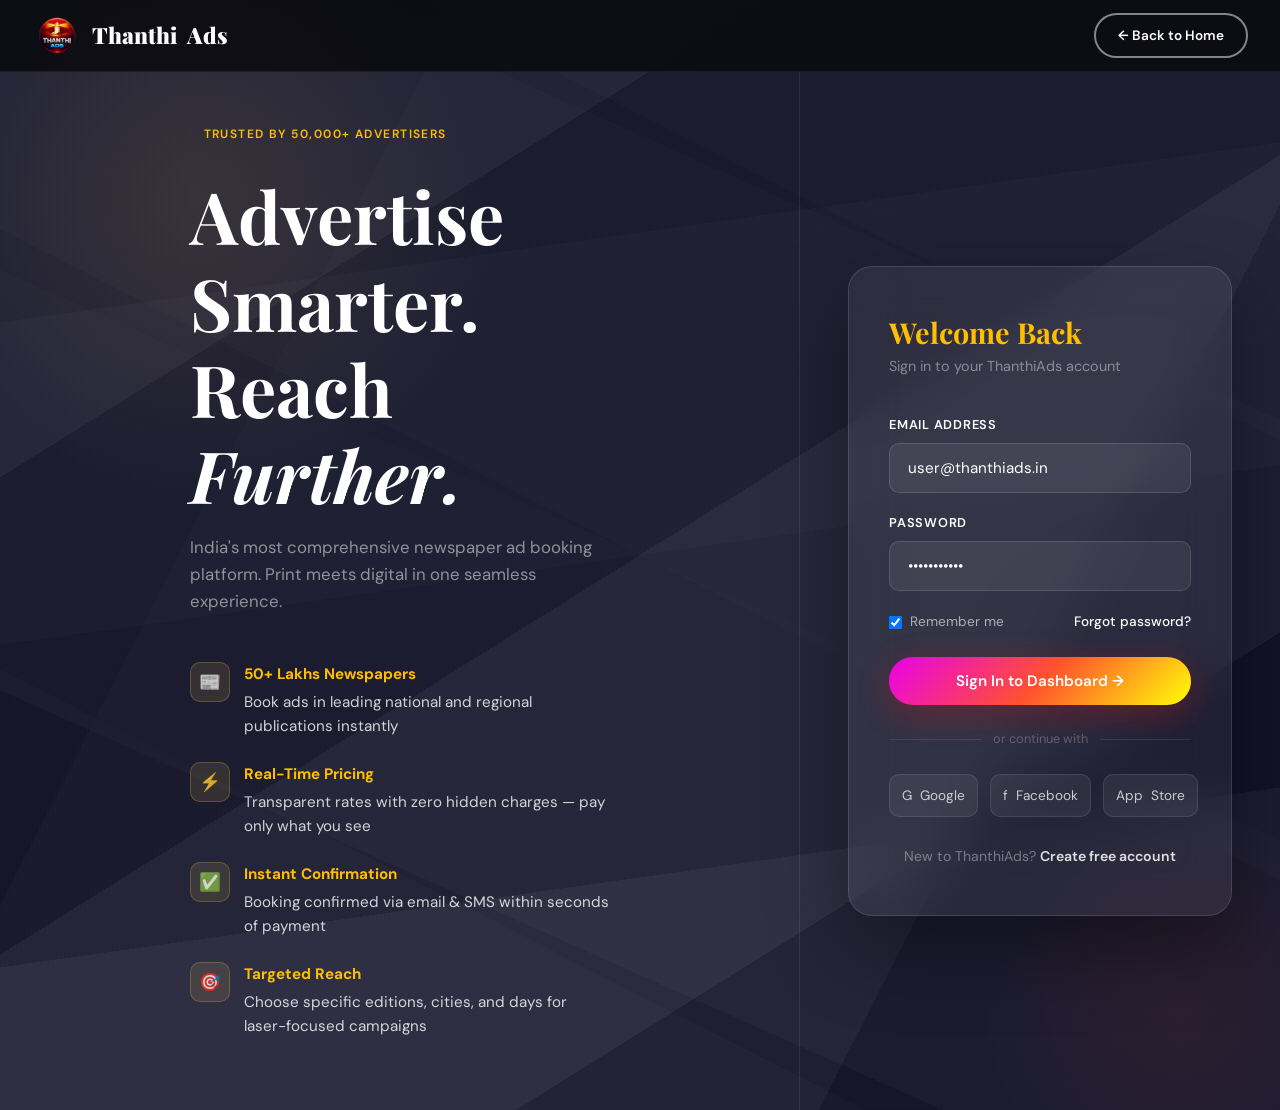
==== commit 8f52bd5f: "Update dashboard.html" ====
--- a/dashboard.html
+++ b/dashboard.html
@@ -6,6 +6,12 @@
   <title>Dashboard — AdPress</title>
   <link rel="stylesheet" href="style.css" />
   <style>
+    :root{
+    --glass-border: rgba(255, 255, 255, 0.111);
+    --glass-border2: rgba(255, 255, 255, 0.055);
+    --glass-border3: rgba(255, 255, 255, 0.158);
+    --gradient-text: linear-gradient(to right, #FF512F 0% , #ff177f 100%);
+    }
     .form-group-light { margin-bottom: 20px; }
     .section-title-sm { font-size:1rem; font-weight:700; color:#666; letter-spacing:0.06em; text-transform:uppercase; margin-bottom:12px; font-family:'DM Sans',sans-serif; }
     .alert-info { background:rgba(201,168,76,0.1); border:1px solid rgba(201,168,76,0.25); border-radius:10px; padding:14px 18px; font-size:0.88rem; color:#8a6a1f; margin-bottom:20px; }
@@ -21,6 +27,11 @@
       z-index:500;
       box-shadow:0 8px 24px rgba(201,168,76,0.4);
     }
+    .panel-title h4{
+      background: var(--gradient-text);
+      --webkit-background-clip: text;
+      --webkit-text-fill-color:transparent;
+    }
     @media(max-width:768px){ .mobile-sidebar-toggle{display:flex; align-items:center; justify-content:center;} }
 
     /* ── Step 5: City & Price — Mobile Responsive ── */
@@ -33,14 +44,14 @@
       .pricing-table table, 
       .pricing-table tbody, 
       .pricing-table tr, 
-      .pricing-table td { display: block; width: 100%; box-sizing: border-box; }
+      .pricing-table td { display: block; width: 100%; box-sizing: border-box;}
 
       .pricing-table tbody tr {
-        border: 1px solid #e8e4dc;
+        border: 1px solid #e8e4dc38;
         border-radius: 12px;
         margin: 10px 12px;
         padding: 14px 16px;
-        background: #fff;
+        background: var(--gradient-card);
         box-shadow: 0 2px 8px rgba(0,0,0,0.05);
         width: calc(100% - 24px);
       }
@@ -59,7 +70,7 @@
       .pricing-table tbody td:nth-child(2) {
         font-size: 1rem;
         font-weight: 700;
-        color: var(--ink);
+        color: white;
         padding-bottom: 8px;
         border-bottom: 1px solid #f0ece3;
         margin-bottom: 6px;
@@ -67,18 +78,19 @@
       }
 
       /* Day pills row */
-      .pricing-table tbody td:nth-child(3) { padding: 6px 0; }
+      .pricing-table tbody td:nth-child(3) { padding: 6px 0;}
 
       /* Price row — show label */
       .pricing-table tbody td:nth-child(4)::before {
         content: "Price: ";
         font-size: 0.75rem;
         font-weight: 600;
-        color: #999;
+        color: #ffffff;
         text-transform: uppercase;
         letter-spacing: 0.05em;
         display: block;
         margin-bottom: 2px;
+        
       }
 
       /* Action button — full width, prominent */
@@ -93,18 +105,35 @@
         padding: 12px 20px;
         font-size: 0.95rem;
         box-sizing: border-box;
+        background: var(--gradient-color);
       }
+      .sidebar-user{
+        display: none;
+      }
+    }
+
+    /*css desktop*/
+    .pricing-table tbody td:nth-child(5) .btn {
+        background: var(--gradient-color);
+    }
+    
+    .price-tag{
+      color: #ffbf00;
+    }
+
+    .price-tag span{
+      color: #888;
     }
   </style>
 </head>
-<body>
+<body style="color: white; background:var(--cream)">
 
 <!-- ── SIDEBAR ── -->
 <aside class="dashboard-sidebar" id="sidebar">
   <div class="sidebar-logo">
     <a href="index.html" class="navbar-logo" style="color:#fff;">
-      <div class="logo-icon">AP</div>
-      Ad<span>Press</span>
+      <img src="images/logo.png" style="width:50px;"> 
+      Thanthi<span>Ads</span>
     </a>
   </div>
 
@@ -129,10 +158,10 @@
 
   <div class="sidebar-footer">
     <div class="sidebar-user">
-      <div class="avatar" id="sidebarAvatar">U</div>
+      <div class="avatar" id="sidebarAvatar" style="color: white;">U</div>
       <div class="user-info">
         <div class="user-name" id="sidebarName">User</div>
-        <div class="user-plan">✦ Pro Plan</div>
+        <div class="user-plan" style="color: white;">✦ Pro Plan</div>
       </div>
     </div>
   </div>
@@ -142,21 +171,21 @@
 <div class="dashboard-main">
 
   <!-- Topbar -->
-  <div class="dashboard-topbar">
+  <div class="dashboard-topbar" style="background-color:rgb(10, 6, 12); border:none;">
     <div class="topbar-left">
       <div>
-        <h2>Book a New Ad</h2>
-        <div class="breadcrumb">Dashboard → <span id="breadcrumbStep">Select Ad Type</span></div>
+        <h2 style="color:white">Book Ads</h2>
+        <div class="breadcrumb">Dashboard → <span id="breadcrumbStep" style="color: #ffd54f; border-color:#ffd54f;">Select Ad Type</span></div>
       </div>
     </div>
     <div class="topbar-right">
       <div class="topbar-notif">🔔<div class="notif-dot"></div></div>
       <div class="topbar-notif">📁</div>
       <div class="sidebar-user" style="background:transparent; border:none; padding:0; gap:10px;">
-        <div class="avatar" id="topbarAvatar" style="width:36px; height:36px; font-size:0.8rem;">U</div>
+        <div class="avatar" id="topbarAvatar" style="width:36px; height:36px; font-size:0.8rem; color: white;">U</div>
         <div class="user-info">
-          <div class="user-name" id="topbarName" style="color:var(--ink);">User</div>
-          <div class="user-plan" style="color:#888;">Pro Plan</div>
+          <div class="user-name" id="topbarName" style="color:white;">User</div>
+          <div class="user-plan" style="color:rgba(255,255,255,0.6);">Pro Plan</div>
         </div>
       </div>
     </div>
@@ -166,7 +195,7 @@
   <div class="dashboard-content">
 
     <!-- Booking Steps Indicator -->
-    <div class="booking-steps" id="bookingSteps">
+    <div class="booking-steps" id="bookingSteps" style="background: var(--glass-border2);">
       <div class="step active" id="stepInd0">
         <div class="step-num">1</div>
         <div class="step-label">Ad Type</div>
@@ -210,25 +239,25 @@
 
     <!-- ═══ STEP 1: AD TYPE ═══ -->
     <div class="step-panel active" id="panel0">
-      <div class="panel-title">Choose Your Ad Type</div>
+      <div class="panel-title"> Choose Your Ad Type  </div>
       <p class="panel-sub">Select the format that best fits your advertising goal</p>
       <div class="adtype-grid">
-        <div class="adtype-card" onclick="selectAdType(this, 'Classified Text Ad')">
+        <div class="adtype-card" onclick="selectAdType(this, 'Classified Text Ad')" style="background: var(--glass-border); border:2px solid rgba(255,255,255,0.15);">
           <div class="check">✓</div>
-          <div class="adtype-icon">📝</div>
-          <h3>Classified Text Ad</h3>
+          <div class="adtype-icon"> <img src="images/dashboard image 1.gif">  </div>
+          <h3 style="color: #ffd54f; border-color:#ffd54f;">Classified Text Ad</h3>
           <p>Simple text-based ads charged per word or line. Ideal for matrimonial, jobs, property, lost & found.</p>
         </div>
-        <div class="adtype-card" onclick="selectAdType(this, 'Classified Display Ad')">
+        <div class="adtype-card" onclick="selectAdType(this, 'Classified Display Ad')" style="background: var(--glass-border); border:2px solid rgba(255,255,255,0.15);">
           <div class="check">✓</div>
-          <div class="adtype-icon">🖼️</div>
-          <h3>Classified Display Ad</h3>
+          <div class="adtype-icon"> <img src="images/dashboard image 2.gif"> </div>
+          <h3 style="color: #ffd54f; border-color:#ffd54f;">Classified Display Ad</h3>
           <p>Combine text with images in a bordered box. Great for business announcements and product promos.</p>
         </div>
-        <div class="adtype-card" onclick="selectAdType(this, 'Display Ad')">
+        <div class="adtype-card" onclick="selectAdType(this, 'Display Ad')" style="background: var(--glass-border); border:2px solid rgba(255,255,255,0.15);">
           <div class="check">✓</div>
-          <div class="adtype-icon">📰</div>
-          <h3>Display Ad</h3>
+          <div class="adtype-icon"> <img src="images/dashboard image 3.gif"> </div>
+          <h3 style="color: #ffd54f; border-color:#ffd54f;">Display Ad</h3>
           <p>Full creative display with custom size options. Maximum impact for brand campaigns and events.</p>
         </div>
       </div>
@@ -240,7 +269,7 @@
       <p class="panel-sub">Choose the most relevant category for your advertisement</p>
       <div class="category-grid">
         <div class="category-card" onclick="selectCategory(this, 'Matrimonial')">
-          <div class="cat-icon">💍</div>
+          <div class="cat-icon"> 💍 </div>
           <div class="cat-name">Matrimonial</div>
         </div>
         <div class="category-card" onclick="selectCategory(this, 'Property')">
@@ -292,21 +321,21 @@
       <p class="panel-sub">Understanding the difference helps you pick the best format for your budget and goal</p>
       <div class="format-grid">
         <div class="format-card" onclick="selectFormat(this, 'Classified')">
-          <div class="format-card-header">📝</div>
+          <div class="format-card-header"> <img src="images/format image 1.jpeg" style="width: 520px;"> </div>
           <div class="format-card-body">
             <h3>Classified Ad</h3>
-            <p>Text-only ads that appear in the classified section of the newspaper. Charged per word, line, or character. Appears alongside similar category ads. Cost-effective for high volumes.</p>
+            <p  style="color: rgba(255,255,255,0.6);">Text-only ads that appear in the classified section of the newspaper. Charged per word, line, or character. Appears alongside similar category ads. Cost-effective for high volumes.</p>
             <span class="format-tag tag-popular">Most Popular</span>
-            <span class="format-tag" style="background:rgba(22,33,62,0.1); color:#16213e;">Budget Friendly</span>
+            <span class="format-tag"  style="background:rgba(255, 255, 255, 0.205); color:#ffffff;" >Budget Friendly</span>
           </div>
         </div>
         <div class="format-card" onclick="selectFormat(this, 'Display')">
-          <div class="format-card-header">🖼️</div>
+          <div class="format-card-header"> <img src="images/format image 2.jpeg" style="width: 520px;"> </div>
           <div class="format-card-body">
             <h3>Display Ad</h3>
-            <p>Visual ads with images, logos, custom typography, and creative designs. Can appear anywhere in the newspaper. Charged per column centimeter (cc) or per page fraction. High visibility.</p>
+            <p  style="color: rgba(255,255,255,0.6);">Visual ads with images, logos, custom typography, and creative designs. Can appear anywhere in the newspaper. Charged per column centimeter (cc) or per page fraction. High visibility.</p>
             <span class="format-tag tag-display">High Impact</span>
-            <span class="format-tag" style="background:rgba(192,57,43,0.1); color:#922b21;">Brand Building</span>
+            <span class="format-tag" style="background:rgba(255, 255, 255, 0.205); color:#ffffff;">Brand Building</span>
           </div>
         </div>
       </div>
@@ -318,30 +347,30 @@
       <p class="panel-sub">Choose the publication category that matches your audience</p>
       <div class="newstype-grid">
         <div class="newstype-card" onclick="selectNewsType(this, 'Main Newspaper')">
-          <div class="check">✓</div>
-          <span class="newstype-badge" style="background:rgba(21,101,192,0.12); color:#1565c0;">General</span>
-          <div style="font-size:3rem; margin-bottom:12px;">📰</div>
+          <div class="check" style="color: #ffd54f; border-color:#ffd54f;">✓</div>
+          <span class="newstype-badge" style="background:var(--gradient-color); color:white;">General</span>
+          <div style="font-size:3rem; margin-bottom:12px;"> <img src="images/newspaper 1.jpg"> </div>
           <h3>Main Newspaper</h3>
           <p style="font-size:0.85rem; color:#888; margin:0;">National and regional dailies with widest readership</p>
         </div>
         <div class="newstype-card" onclick="selectNewsType(this, 'Obituary / Personal')">
-          <div class="check">✓</div>
-          <span class="newstype-badge" style="background:rgba(92,92,92,0.12); color:#5c5c5c;">Personal</span>
-          <div style="font-size:3rem; margin-bottom:12px;">🕊️</div>
-          <h3>Obituary / Personal</h3>
+          <div class="check" style="color: #ffd54f; border-color:#ffd54f;">✓</div>
+          <span class="newstype-badge" style="background:var(--gradient-color); color:white;">Personal</span>
+          <div style="font-size:3rem; margin-bottom:12px;"> <img src="images/newspaper 2.jpg"> </div>
+          <h3>Personal</h3>
           <p style="font-size:0.85rem; color:#888; margin:0;">Death notices, tributes, and personal announcements</p>
         </div>
         <div class="newstype-card" onclick="selectNewsType(this, 'Appointment')">
-          <div class="check">✓</div>
-          <span class="newstype-badge" style="background:rgba(46,125,50,0.12); color:#2e7d32;">Recruitment</span>
-          <div style="font-size:3rem; margin-bottom:12px;">👔</div>
+          <div class="check" style="color: #ffd54f; border-color:#ffd54f;">✓</div>
+          <span class="newstype-badge" style="background:var(--gradient-color); color:white;">Recruitment</span>
+          <div style="font-size:3rem; margin-bottom:12px;"> <img src="images/newspaper 3.jpg"> </div>
           <h3>Appointment</h3>
           <p style="font-size:0.85rem; color:#888; margin:0;">Government and corporate job vacancy announcements</p>
         </div>
         <div class="newstype-card" onclick="selectNewsType(this, 'Public Notice')">
-          <div class="check">✓</div>
-          <span class="newstype-badge" style="background:rgba(191,54,12,0.12); color:#bf360c;">Legal</span>
-          <div style="font-size:3rem; margin-bottom:12px;">⚖️</div>
+          <div class="check" style="color: #ffd54f; border-color:#ffd54f;">✓</div>
+          <span class="newstype-badge" style="background:var(--gradient-color); color:white;">Legal</span>
+          <div style="font-size:3rem; margin-bottom:12px;"> <img src="images/newspaper 4.jpg"> </div>
           <h3>Public Notice</h3>
           <p style="font-size:0.85rem; color:#888; margin:0;">Court notices, tenders, name change, legal notices</p>
         </div>
@@ -376,38 +405,38 @@
       <p class="panel-sub">Choose the size that fits your budget and visibility needs</p>
       <div class="size-grid" id="sizeGrid">
         <div class="size-card" onclick="selectSize(this, 'Full Page', 45000)">
-          <div class="size-visual" style="height:100px;"> Full Page </div>
-          <div class="size-name"> full image </div>
+          <div class="size-visual" style="height:100px;"> full jacket </div>
+          <div class="size-name"> <img src="images/fullJacket.gif"> </div>
           <p class="size-dim">38cm × 53cm</p>
           <div class="size-price">₹45,000+</div>
         </div>
         <div class="size-card" onclick="selectSize(this, 'Half Page', 24000)">
-          <div class="size-visual" style="height:75px;"> Half page </div>
-          <div class="size-name">  half page </div>
+          <div class="size-visual" style="height:100px;"> half-jacket </div>
+          <div class="size-name"> <img src="images/half-jacket.png">  </div>
           <p class="size-dim">38cm × 26cm</p>
           <div class="size-price">₹24,000+</div>
         </div>
         <div class="size-card" onclick="selectSize(this, 'Quarter Page', 13000)">
-          <div class="size-visual" style="height:55px;"> quater page </div>
-          <div class="size-name"> quater page </div>
+          <div class="size-visual" style="height:100px;"> bookmarks </div>
+          <div class="size-name"> <img src="images/bookmarks.png"> </div>
           <p class="size-dim">19cm × 26cm</p>
           <div class="size-price">₹13,000+</div>
         </div>
         <div class="size-card" onclick="selectSize(this, 'Jacket Ad', 85000)">
           <div class="size-visual" style="height:90px;">Jacket</div>
-          <div class="size-name"> jacket </div>
+          <div class="size-name"> <img src="images/pointers.png"> </div>
           <p class="size-dim">Front + Back cover</p>
           <div class="size-price">₹85,000+</div>
         </div>
         <div class="size-card" onclick="selectSize(this, 'Bookmark Ad', 8500)">
           <div class="size-visual" style="height:60px;">Bookmark</div>
-          <div class="size-name">Bookmark Ad</div>
+          <div class="size-name"> <img src="images/skybus.png"> </div>
           <p class="size-dim">6cm × 25cm</p>
           <div class="size-price">₹8,500+</div>
         </div>
         <div class="size-card" onclick="selectSize(this, 'Pointer Ad', 5200)">
           <div class="size-visual" style="height:50px;">Pointer</div>
-          <div class="size-name">Pointer Ad</div>
+          <div class="size-name"> <img src="images/advertorial.png"> </div>
           <p class="size-dim">4cm × 4cm</p>
           <div class="size-price">₹5,200+</div>
         </div>
@@ -421,13 +450,13 @@
       <div class="booking-form-grid">
         <div class="booking-form-main">
           <div class="form-group-light">
-            <label class="section-title-sm">Publication Date</label>
+            <label class="section-title-sm" style="color: white;">Publication Date</label>
             <input type="date" id="pubDate" class="date-picker-custom" />
           </div>
           <div class="form-group-light" style="margin-top:24px;">
-            <label class="section-title-sm">Select Edition</label>
+            <label class="section-title-sm" style="color: white;">Select Edition</label>
             <div class="edition-selector" id="editionSelector">
-              <div class="edition-opt selected" onclick="toggleEdition(this)">All India</div>
+              <div class="edition-opt selected"  onclick="toggleEdition(this)">All India</div>
               <div class="edition-opt" onclick="toggleEdition(this)">North</div>
               <div class="edition-opt" onclick="toggleEdition(this)">South</div>
               <div class="edition-opt" onclick="toggleEdition(this)">East</div>
@@ -438,15 +467,15 @@
             </div>
           </div>
           <div class="form-group-light" style="margin-top:24px;">
-            <label class="section-title-sm">Ad Content Preview</label>
+            <label class="section-title-sm" style="color: white;">Ad Content Preview</label>
             <textarea rows="4" class="input-light" style="resize:vertical; width:100%;" placeholder="Your ad text will appear here. For display ads, your image will be shown."></textarea>
           </div>
-          <button class="btn btn-primary btn-full" style="margin-top:24px;" onclick="goToStep(7)">
+          <button class="btn btn-primary btn-full" style="margin-top:24px; color:white;" onclick="goToStep(7)">
             Proceed to Payment →
           </button>
         </div>
         <div class="booking-summary">
-          <h4>📋 Booking Summary</h4>
+          <h4 style="color: #ffbf00;"> Booking Summary</h4>
           <div class="summary-row"><span class="label">Ad Type</span><span class="value" id="sumAdType">—</span></div>
           <div class="summary-row"><span class="label">Category</span><span class="value" id="sumCategory">—</span></div>
           <div class="summary-row"><span class="label">Newspaper</span><span class="value" id="sumNewspaper">—</span></div>
@@ -486,18 +515,18 @@
 
           <!-- UPI Panel -->
           <div class="payment-panel active" id="pay-upi">
-            <p class="section-title-sm">Enter UPI ID</p>
+            <p class="section-title-sm" style="color: white;">Enter UPI ID</p>
             <div class="upi-input-wrap">
               <input type="text" class="form-input-light" placeholder="yourname@upi" value="user@okaxis" />
               <button class="btn btn-dark" onclick="verifyUPI(this)">Verify</button>
             </div>
-            <p class="section-title-sm" style="margin-top:24px;">Or pay with</p>
+            <p class="section-title-sm" style="margin-top:24px; color:white;">Or pay with</p>
             <div class="upi-apps">
-              <div class="upi-app" onclick="selectUPIApp(this)">📲 GPay</div>
-              <div class="upi-app" onclick="selectUPIApp(this)">🔷 PhonePe</div>
-              <div class="upi-app" onclick="selectUPIApp(this)">💛 Paytm</div>
-              <div class="upi-app" onclick="selectUPIApp(this)">🟣 BHIM</div>
-              <div class="upi-app" onclick="selectUPIApp(this)">🔴 Amazon Pay</div>
+              <div class="upi-app" onclick="selectUPIApp(this)"> <img src="images/google.jpg" style="width: 20px;"> GPay</div>
+              <div class="upi-app" onclick="selectUPIApp(this)"> <img src="images/phonepay.webp" style="width: 20px;"> PhonePe</div>
+              <div class="upi-app" onclick="selectUPIApp(this)"> <img src="images/paytm.webp" style="width: 20px;"> Paytm</div>
+              <div class="upi-app" onclick="selectUPIApp(this)"> <img src="images/BHIM logo.webp" style="width: 20px;"> BHIM</div>
+              <div class="upi-app" onclick="selectUPIApp(this)"> <img src="images/amazonpay logo.png" style="width: 20px;"> Amazon Pay</div>
             </div>
           </div>
 
@@ -505,19 +534,19 @@
           <div class="payment-panel" id="pay-card">
             <div class="card-form-grid">
               <div class="full">
-                <label class="input-label">Card Number</label>
+                <label class="input-label" style="color: white;">Card Number</label>
                 <input type="text" class="input-light" placeholder="1234  5678  9012  3456" maxlength="19" oninput="formatCard(this)" />
               </div>
               <div class="full">
-                <label class="input-label">Name on Card</label>
+                <label class="input-label" style="color: white;">Name on Card</label>
                 <input type="text" class="input-light" placeholder="JOHN DOE" />
               </div>
               <div>
-                <label class="input-label">Expiry Date</label>
+                <label class="input-label" style="color: white;">Expiry Date</label>
                 <input type="text" class="input-light" placeholder="MM / YY" maxlength="7" />
               </div>
               <div>
-                <label class="input-label">CVV</label>
+                <label class="input-label" style="color: white;">CVV</label>
                 <input type="password" class="input-light" placeholder="•••" maxlength="3" />
               </div>
             </div>
@@ -525,7 +554,7 @@
 
           <!-- Net Banking Panel -->
           <div class="payment-panel" id="pay-netbanking">
-            <p class="section-title-sm">Select Your Bank</p>
+            <p class="section-title-sm" style="color: white;">Select Your Bank</p>
             <div class="bank-list">
               <div class="bank-item" onclick="selectBank(this)"><span>🔵</span> SBI</div>
               <div class="bank-item" onclick="selectBank(this)"><span>🔴</span> HDFC Bank</div>
@@ -538,14 +567,14 @@
             </div>
           </div>
 
-          <button class="btn btn-primary btn-full" style="margin-top:32px; font-size:1.05rem; padding:18px 32px;" onclick="confirmBooking()">
-            🔒 Confirm Booking & Pay <span id="payBtnAmt"></span>
+          <button class="btn btn-primary btn-full" style="margin-top:32px; font-size:1.05rem; padding:18px 32px; color:white;" onclick="confirmBooking()">
+            Confirm & Pay <span id="payBtnAmt"></span>
           </button>
           <p style="text-align:center; font-size:0.78rem; color:#aaa; margin-top:12px;">Your payment is 100% secure. We use 256-bit SSL encryption.</p>
         </div>
 
         <div class="booking-summary">
-          <h4>📋 Order Summary</h4>
+          <h4 style="color: #ffbf00;">Order Summary</h4>
           <div class="summary-row"><span class="label">Ad Type</span><span class="value" id="payAdType">—</span></div>
           <div class="summary-row"><span class="label">Category</span><span class="value" id="payCat">—</span></div>
           <div class="summary-row"><span class="label">City</span><span class="value" id="payCity">—</span></div>
@@ -573,7 +602,7 @@
     <p style="font-size:0.85rem;">You will receive a confirmation email with your ad proof within 2 hours.</p>
     <div class="booking-id">Booking ID: <span id="bookingIdDisplay">—</span></div>
     <div style="display:flex; gap:12px; justify-content:center; flex-wrap:wrap; margin-top:8px;">
-      <button class="btn btn-primary" onclick="resetBooking()">📝 Book Another Ad</button>
+      <button class="btn btn-primary" onclick="resetBooking()" style="color: white;"> Book Another Ad</button>
       <button class="btn btn-dark" onclick="closeModal()">View Dashboard</button>
     </div>
   </div>
@@ -617,24 +646,24 @@
 
 // City Data
 const cities = [
-  { name: 'Chennai', days: ['Mon','Tue','Wed','Thu','Fri','Sat','Sun'], price: 3200, newspaper: 'The Hindu / Dinamalar' },
-  { name: 'Madurai', days: ['Mon','Wed','Fri','Sun'], price: 1800, newspaper: 'Dinamalar / Dina Mani' },
-  { name: 'Coimbatore', days: ['Mon','Tue','Wed','Thu','Fri','Sat'], price: 2100, newspaper: 'The Hindu / Dinamalar' },
-  { name: 'Salem', days: ['Mon','Wed','Fri'], price: 1400, newspaper: 'Dinakaran / Dinamalar' },
-  { name: 'Tirunelveli', days: ['Tue','Thu','Sat'], price: 1200, newspaper: 'Dina Mani / Virakesari' },
-  { name: 'Erode', days: ['Mon','Wed','Sat'], price: 1100, newspaper: 'Dinamalar' },
-  { name: 'Thanjavur', days: ['Mon','Thu','Sun'], price: 1000, newspaper: 'Dinakaran' },
-  { name: 'Cuddalore', days: ['Tue','Fri'], price: 900, newspaper: 'Dinathanthi' },
-  { name: 'Nagercoil', days: ['Mon','Wed','Fri'], price: 1050, newspaper: 'Virakesari' },
-  { name: 'Vellore', days: ['Tue','Thu','Sat'], price: 1150, newspaper: 'The Hindu / Dinamalar' },
-  { name: 'Trichy', days: ['Mon','Tue','Wed','Thu','Fri','Sat','Sun'], price: 1900, newspaper: 'Dinamalar / The Hindu' },
-  { name: 'Tiruppur', days: ['Mon','Wed','Fri','Sun'], price: 1300, newspaper: 'Dinamalar' },
-  { name: 'Pondicherry', days: ['Mon','Wed','Sat'], price: 1400, newspaper: 'The Hindu' },
-  { name: 'Kanchipuram', days: ['Tue','Thu'], price: 950, newspaper: 'Dinathanthi' },
-  { name: 'Villupuram', days: ['Mon','Fri'], price: 850, newspaper: 'Dinakaran' },
-  { name: 'Thoothukudi', days: ['Tue','Sat'], price: 1000, newspaper: 'Virakesari' },
-  { name: 'Karur', days: ['Wed','Sat'], price: 880, newspaper: 'Dinathanthi' },
-  { name: 'Krishnagiri', days: ['Mon','Thu'], price: 820, newspaper: 'Dinamalar' },
+  { name: 'Chennai', days: ['Mon','Tue','Wed','Thu','Fri','Sat','Sun'], price: 3200, newspaper: 'Daily Thanthi / TamilNadu' },
+  { name: 'Madurai', days: ['Mon','Wed','Fri','Sun'], price: 1800, newspaper: 'Daily Thanthi / TamilNadu' },
+  { name: 'Coimbatore', days: ['Mon','Tue','Wed','Thu','Fri','Sat'], price: 2100, newspaper: 'Daily Thanthi / TamilNadu' },
+  { name: 'Salem', days: ['Mon','Wed','Fri'], price: 1400, newspaper: 'Daily Thanthi / TamilNadu' },
+  { name: 'Tirunelveli', days: ['Tue','Thu','Sat'], price: 1200, newspaper: 'Daily Thanthi / TamilNadu' },
+  { name: 'Erode', days: ['Mon','Wed','Sat'], price: 1100, newspaper: 'Daily Thanthi / TamilNadu' },
+  { name: 'Thanjavur', days: ['Mon','Thu','Sun'], price: 1000, newspaper: 'Daily Thanthi / TamilNadu' },
+  { name: 'Cuddalore', days: ['Tue','Fri'], price: 900, newspaper: 'Daily Thanthi / TamilNadu' },
+  { name: 'Nagercoil', days: ['Mon','Wed','Fri'], price: 1050, newspaper: 'Daily Thanthi / TamilNadu' },
+  { name: 'Vellore', days: ['Tue','Thu','Sat'], price: 1150, newspaper: 'Daily Thanthi / TamilNadu' },
+  { name: 'Trichy', days: ['Mon','Tue','Wed','Thu','Fri','Sat','Sun'], price: 1900, newspaper: 'Daily Thanthi / TamilNadu' },
+  { name: 'Tiruppur', days: ['Mon','Wed','Fri','Sun'], price: 1300, newspaper: 'Daily Thanthi / TamilNadu' },
+  { name: 'Pondicherry', days: ['Mon','Wed','Sat'], price: 1400, newspaper: 'Daily Thanthi' },
+  { name: 'Kanchipuram', days: ['Tue','Thu'], price: 950, newspaper: 'Daily Thanthi / TamilNadu' },
+  { name: 'Villupuram', days: ['Mon','Fri'], price: 850, newspaper: 'Daily Thanthi / TamilNadu' },
+  { name: 'Thoothukudi', days: ['Tue','Sat'], price: 1000, newspaper: 'Daily Thanthi / TamilNadu' },
+  { name: 'Karur', days: ['Wed','Sat'], price: 880, newspaper: 'Daily Thanthi / TamilNadu' },
+  { name: 'Krishnagiri', days: ['Mon','Thu'], price: 820, newspaper: 'Daily Thanthi / TamilNadu' },
 ];
 
 function buildCityTable() {
@@ -818,7 +847,7 @@
       : document.querySelector('.payment-tab.active')?.textContent
       .trim().toLowerCase().includes('card') ? 'card' : 'netbanking';
 
-    const paymentResponse = await fetch('http://localhost:5000/api/payments/simulate', {
+    const paymentResponse = await fetch('https://adpress-backend.vercel.app/api/payments/simulate',  {
       method: 'POST',
       headers: {
         'Content-Type': 'application/json',
--- a/style.css
+++ b/style.css
@@ -9,24 +9,26 @@
 /* ── CSS Variables ── */
 :root {
   --ink: #0a0a0f;
-  --ink-light: #1a1a2e;
-  --paper: #faf8f3;
-  --cream: #f5f0e8;
-  --gold: #c9a84c;
+  --ink-light: #151523;
+  --paper:#000000;
+  --cream: linear-gradient(216deg, rgba(77, 77, 77,0.05) 0%, rgba(77, 77, 77,0.05) 25%,rgba(42, 42, 42,0.05) 25%, rgba(42, 42, 42,0.05) 38%,rgba(223, 223, 223,0.05) 38%, rgba(223, 223, 223,0.05) 75%,rgba(36, 36, 36,0.05) 75%, rgba(36, 36, 36,0.05) 100%),linear-gradient(44deg, rgba(128, 128, 128,0.05) 0%, rgba(128, 128, 128,0.05) 34%,rgba(212, 212, 212,0.05) 34%, rgba(212, 212, 212,0.05) 57%,rgba(25, 25, 25,0.05) 57%, rgba(25, 25, 25,0.05) 89%,rgba(135, 135, 135,0.05) 89%, rgba(135, 135, 135,0.05) 100%),linear-gradient(241deg, rgba(55, 55, 55,0.05) 0%, rgba(55, 55, 55,0.05) 14%,rgba(209, 209, 209,0.05) 14%, rgba(209, 209, 209,0.05) 60%,rgba(245, 245, 245,0.05) 60%, rgba(245, 245, 245,0.05) 69%,rgba(164, 164, 164,0.05) 69%, rgba(164, 164, 164,0.05) 100%),linear-gradient(249deg, rgba(248, 248, 248,0.05) 0%, rgba(248, 248, 248,0.05) 32%,rgba(148, 148, 148,0.05) 32%, rgba(148, 148, 148,0.05) 35%,rgba(202, 202, 202,0.05) 35%, rgba(202, 202, 202,0.05) 51%,rgba(181, 181, 181,0.05) 51%, rgba(181, 181, 181,0.05) 100%),linear-gradient(92deg, rgb(3,3,19),rgb(3,3,19));
+  --gold: linear-gradient(to right, #FF512F 0% , #ff177f 100%);
   --gold-light: #e8c96e;
   --crimson: #c0392b;
-  --navy: #16213e;
+  --navy: #04070f;
   --slate: #2c3e50;
   --glass: rgba(255,255,255,0.08);
   --glass-border: rgba(255,255,255,0.15);
   --shadow-lg: 0 25px 60px rgba(0,0,0,0.25);
-  --shadow-gold: 0 8px 32px rgba(201,168,76,0.3);
+  --shadow-gold: 0 8px 32px rgba(227, 5, 5, 0.3);
   --radius: 16px;
   --radius-sm: 10px;
   --transition: all 0.4s cubic-bezier(0.23, 1, 0.32, 1);
-  --gradient-hero: linear-gradient(135deg, #0a0a0f 0%, #16213e 50%, #0f3460 100%);
-  --gradient-gold: linear-gradient(135deg, #c9a84c, #e8c96e, #c9a84c);
+  --gradient-hero:  linear-gradient(328deg, rgba(0,0,0, 0.05) 0%, rgba(0,0,0, 0.05) 25%,rgba(226, 226, 226, 0.05) 25%, rgba(226, 226, 226, 0.05) 50%,rgba(21, 21, 21, 0.05) 50%, rgba(21, 21, 21, 0.05) 75%,rgba(216, 216, 216, 0.05) 75%, rgba(216, 216, 216, 0.05) 100%),linear-gradient(172deg, rgba(0, 0, 0, 0.05) 0%, rgba(0, 0, 0, 0.05) 25%,rgba(108, 108, 108, 0.05) 25%, rgba(108, 108, 108, 0.05) 50%,rgba(21, 21, 21, 0.05) 50%, rgba(21, 21, 21, 0.05) 75%,rgba(236, 236, 236, 0.05) 75%, rgba(236, 236, 236, 0.05) 100%),linear-gradient(207deg, rgba(153, 153, 153, 0.05) 0%, rgba(153, 153, 153, 0.05) 25%,rgba(83, 83, 83, 0.05) 25%, rgba(83, 83, 83, 0.05) 50%,rgba(5, 5, 5, 0.05) 50%, rgba(5, 5, 5, 0.05) 75%,rgba(82, 82, 82, 0.05) 75%, rgba(82, 82, 82, 0.05) 100%),linear-gradient(297deg, rgba(26, 26, 26, 0.05) 0%, rgba(26, 26, 26, 0.05) 25%,rgba(223, 223, 223, 0.05) 25%, rgba(223, 223, 223, 0.05) 50%,rgba(232, 232, 232, 0.05) 50%, rgba(232, 232, 232, 0.05) 75%,rgba(153, 153, 153, 0.05) 75%, rgba(153, 153, 153, 0.05) 100%),linear-gradient(204deg, rgba(120, 120, 120, 0.05) 0%, rgba(120, 120, 120, 0.05) 25%,rgba(191, 191, 191, 0.05) 25%, rgba(191, 191, 191, 0.05) 50%,rgba(246, 246, 246, 0.05) 50%, rgba(246, 246, 246, 0.05) 75%,rgba(123, 123, 123, 0.05) 75%, rgba(123, 123, 123, 0.05) 100%),linear-gradient(90deg, rgb(6,6,33),rgb(6,6,33));
+  --gradient-gold: linear-gradient(135deg, rgb(234, 0, 234), #FF512F 50% , #ffff07);
   --gradient-card: linear-gradient(145deg, rgba(255,255,255,0.1), rgba(255,255,255,0.03));
+  --gradient-color: linear-gradient(to right,rgba(234, 0, 234, 0.712), #ff522fc9 50%);
+  --gradient-video: linear-gradient(135deg, rgba(11, 7, 49, 0.574), #ff522fb5 50% , #250a4690);
 }
 
 /* ── Reset & Base ── */
@@ -77,6 +79,12 @@
   margin-bottom: 16px;
 }
 
+.gradient-text{
+  background: var(--gradient-color);
+  --webkit-background-clip: text;
+  --webkit-text-fill-color:transparent;
+}
+
 /* ── Buttons ── */
 .btn {
   display: inline-flex; align-items: center; gap: 8px;
@@ -181,8 +189,8 @@
   transition: var(--transition);
 }
 .navbar-menu a:hover, .navbar-menu a.active {
-  color: var(--gold);
-  background: rgba(201,168,76,0.1);
+  color: white;
+  background: var(--gradient-color);
 }
 
 .navbar-actions { display: flex; align-items: center; gap: 12px; }
@@ -215,7 +223,7 @@
   align-items: center;
   justify-content: center;
   overflow: hidden;
-  background: var(--gradient-hero);
+  background: var(--gradient-video);
 }
 
 .hero-video-wrap {
@@ -325,11 +333,15 @@
 }
 .stat-item h3 {
   font-size: 2.4rem;
-  color: var(--gold);
+  background: linear-gradient(to right, rgb(234, 0, 234), #FF512F 50% , #ffff07);
+  --webkit-background-clip:text;
+  --webkit-text-fill-color:transparent;
+  background-clip: text;
+  color: transparent;
   margin-bottom: 4px;
 }
 .stat-item p {
-  color: rgba(255,255,255,0.55);
+  color: rgba(255,255,255,0.6);
   font-size: 0.85rem;
 }
 
@@ -353,13 +365,16 @@
 }
 
 .service-card {
-  background: #fff;
+  background: var(--gradient-card);
   border-radius: var(--radius);
   overflow: hidden;
   box-shadow: 0 4px 24px rgba(0,0,0,0.08);
   transition: var(--transition);
-  border: 1px solid rgba(0,0,0,0.06);
+  border: 2px solid rgba(3, 34, 143, 0.297);
   position: relative;
+}
+.service-card a{
+  background: var(--gradient-gold);
 }
 .service-card:hover {
   transform: translateY(-8px);
@@ -746,8 +761,8 @@
   transition: var(--transition);
 }
 .sidebar-nav a:hover, .sidebar-nav a.active {
-  background: rgba(201,168,76,0.12);
-  color: var(--gold);
+  background: rgba(255, 255, 255, 0.129);
+  color: white;
 }
 .sidebar-nav a .nav-icon { font-size: 1.1rem; width: 20px; text-align: center; }
 .sidebar-nav a .nav-badge {
@@ -818,14 +833,14 @@
   position: relative;
   width: 40px; height: 40px;
   border-radius: 10px;
-  background: #f4f2ef;
-  border: 1px solid #e0dbd0;
+  background: rgba(128, 128, 128, 0.379);
+  border: 1px solid #e0dbd09b;
   display: flex; align-items: center; justify-content: center;
   cursor: pointer;
   font-size: 1.1rem;
   transition: var(--transition);
 }
-.topbar-notif:hover { background: #eee; }
+.topbar-notif:hover { background: #eeeeee7c; }
 .notif-dot {
   position: absolute;
   top: 6px; right: 6px;
@@ -872,12 +887,12 @@
   color: var(--ink);
 }
 .step.done .step-num {
-  background: #27ae60;
-  border-color: #27ae60;
+  background: linear-gradient(to right,lightgreen, green);
+  border-color: #6ada99;
   color: #fff;
 }
 .step-label { font-size: 0.82rem; font-weight: 600; color: #aaa; }
-.step.active .step-label { color: var(--ink); }
+.step.active .step-label { color: rgb(255, 0, 0); }
 .step.done .step-label { color: #27ae60; }
 .step-connector {
   flex: 1;
@@ -906,8 +921,6 @@
   gap: 24px;
 }
 .adtype-card {
-  background: #fff;
-  border: 2px solid #e8e4dc;
   border-radius: var(--radius);
   padding: 32px 24px;
   cursor: pointer;
@@ -920,7 +933,7 @@
   content: '';
   position: absolute;
   inset: 0;
-  background: linear-gradient(135deg, rgba(201,168,76,0.05), transparent);
+  background: linear-gradient(135deg, rgba(182, 122, 50, 0.05), transparent);
   opacity: 0;
   transition: opacity 0.3s;
 }
@@ -944,7 +957,7 @@
 .adtype-card.selected .check { opacity: 1; }
 .adtype-icon { font-size: 3.5rem; margin-bottom: 16px; }
 .adtype-card h3 { font-size: 1.1rem; margin-bottom: 8px; }
-.adtype-card p { font-size: 0.85rem; color: #888; margin: 0; }
+.adtype-card p { font-size: 0.85rem; color: rgba(255,255,255,0.6); margin: 0; }
 
 /* Category Grid */
 .category-grid {
@@ -953,8 +966,8 @@
   gap: 16px;
 }
 .category-card {
-  background: #fff;
-  border: 2px solid #e8e4dc;
+  background: var(--gradient-card);
+  border: 2px solid #e8e4dc63;
   border-radius: var(--radius-sm);
   padding: 24px 16px;
   cursor: pointer;
@@ -972,7 +985,7 @@
   box-shadow: 0 6px 20px rgba(201,168,76,0.12);
 }
 .cat-icon { font-size: 2rem; }
-.cat-name { font-size: 0.82rem; font-weight: 600; color: var(--ink); }
+.cat-name { font-size: 0.82rem; font-weight: 600; color: white; }
 
 /* Format cards */
 .format-grid {
@@ -981,9 +994,9 @@
   gap: 28px;
 }
 .format-card {
-  background: #fff;
+  background: var(--gradient-card);
   border-radius: var(--radius);
-  border: 2px solid #e8e4dc;
+  border: 2px solid #e8e4dc4f;
   overflow: hidden;
   transition: var(--transition);
 }
@@ -1008,8 +1021,8 @@
   margin-right: 6px;
   margin-top: 12px;
 }
-.tag-popular { background: rgba(201,168,76,0.12); color: #9a7a2e; }
-.tag-display { background: rgba(39,174,96,0.12); color: #1e8449; }
+.tag-popular { background: var(--gradient-color); color: #ffffff; }
+.tag-display { background: var(--gradient-color); color: #ffffff; }
 
 /* Newspaper type cards */
 .newstype-grid {
@@ -1018,8 +1031,8 @@
   gap: 20px;
 }
 .newstype-card {
-  background: #fff;
-  border: 2px solid #e8e4dc;
+  background: var(--gradient-card);
+  border: 2px solid #e8e4dc6c;
   border-radius: var(--radius);
   padding: 28px 20px;
   cursor: pointer;
@@ -1045,9 +1058,9 @@
 
 /* City Pricing Table */
 .pricing-table {
-  background: #fff;
+  background: var(--gradient-card);
   border-radius: var(--radius);
-  border: 1px solid #e8e4dc;
+  border: 1px solid #e8e4dc15;
   overflow: hidden;
   box-shadow: 0 2px 12px rgba(0,0,0,0.06);
 }
@@ -1066,11 +1079,11 @@
   letter-spacing: 0.06em;
   text-transform: uppercase;
   text-align: left;
-  color: rgba(255,255,255,0.8);
+  color: rgba(255, 255, 255, 0.8);
 }
 .pricing-table thead th:first-child { color: var(--gold); }
 .pricing-table tbody tr {
-  border-bottom: 1px solid #f0ece3;
+  border-bottom: 1px solid #f0ece322;
   transition: background 0.2s;
 }
 .pricing-table tbody tr:hover { background: rgba(201,168,76,0.04); }
@@ -1083,11 +1096,11 @@
   align-items: center;
   justify-content: center;
   width: 26px; height: 26px;
-  background: #f4f2ef;
+  background: var(--gradient-card);
   border-radius: 6px;
   font-size: 0.78rem;
   font-weight: 700;
-  color: #888;
+  color: rgb(255, 225, 0);
   margin-right: 8px;
 }
 .price-tag { font-weight: 700; color: var(--ink); }
@@ -1098,10 +1111,10 @@
   font-weight: 600;
   padding: 3px 7px;
   border-radius: 5px;
-  background: #f0ece3;
-  color: #666;
-}
-.day-pill.active { background: rgba(201,168,76,0.15); color: #9a7a2e; }
+  background: var(--gradient-card);
+  color: #00ff6aa7;
+}
+.day-pill.active { background: var(--gradient-card); color: #00ff59af; }
 
 /* Size Selection */
 .size-grid {
@@ -1110,8 +1123,8 @@
   gap: 16px;
 }
 .size-card {
-  background: #fff;
-  border: 2px solid #e8e4dc;
+  background: var(--gradient-card);
+  border: 2px solid #e8e4dc33;
   border-radius: var(--radius-sm);
   padding: 24px 20px;
   cursor: pointer;
@@ -1120,19 +1133,19 @@
 }
 .size-card:hover, .size-card.selected {
   border-color: var(--gold);
-  box-shadow: 0 6px 24px rgba(201,168,76,0.15);
-}
-.size-card.selected { background: linear-gradient(135deg, rgba(201,168,76,0.08), rgba(232,201,110,0.04)); }
+  box-shadow: 0 6px 24px rgba(201, 180, 76, 0.421);
+}
+.size-card.selected { background:linear-gradient(135deg, rgba(201,168,76,0.08), rgba(232,201,110,0.04)); }
 .size-visual {
   height: 80px;
-  background: #f0ece3;
+  background: var(--gradient-card);
   border-radius: 8px;
   margin-bottom: 14px;
   display: flex;
   align-items: center;
   justify-content: center;
   font-size: 0.7rem;
-  color: #aaa;
+  color: #ffcc00;
   font-weight: 600;
   letter-spacing: 0.08em;
   text-transform: uppercase;
@@ -1142,11 +1155,11 @@
 .size-card.selected .size-visual {
   border-color: var(--gold);
   color: var(--gold);
-  background: rgba(201,168,76,0.06);
+  background: rgba(255, 255, 255, 0.06);
 }
 .size-name { font-size: 0.9rem; font-weight: 700; margin-bottom: 4px; }
 .size-dim { font-size: 0.78rem; color: #999; margin: 0; }
-.size-price { font-size: 0.88rem; font-weight: 700; color: var(--gold); margin-top: 8px; }
+.size-price { font-size: 0.88rem; font-weight: 700; color:white; margin-top: 8px; }
 
 /* Date & Booking */
 .booking-form-grid {
@@ -1155,10 +1168,10 @@
   gap: 28px;
 }
 .booking-form-main {
-  background: #fff;
+  background: var(--gradient-card);
   border-radius: var(--radius);
   padding: 32px;
-  border: 1px solid #e8e4dc;
+  border: 1px solid #e8e4dc2f;
 }
 .booking-summary {
   background: var(--ink);
@@ -1174,6 +1187,14 @@
   margin-bottom: 20px;
   padding-bottom: 16px;
   border-bottom: 1px solid rgba(255,255,255,0.1);
+}
+.form-group-light textarea{
+  background: var(--gradient-card);
+  color: white;
+  border: 1 px solid rgba(255, 255, 255, 0.266);
+}
+.form-group-light .section-title-sm{
+  background: var(--gradient-card);
 }
 .summary-row {
   display: flex;
@@ -1201,17 +1222,17 @@
 .date-picker-custom {
   width: 100%;
   padding: 14px 18px;
-  border: 2px solid #e8e4dc;
+  border: 2px solid #e8e4dc5b;
   border-radius: 10px;
   font-family: 'DM Sans', sans-serif;
   font-size: 0.95rem;
-  color: var(--ink);
+  color: white;
   outline: none;
   transition: var(--transition);
-  background: #fff;
+  background: var(--gradient-card);
 }
 .date-picker-custom:focus {
-  border-color: var(--gold);
+  border-color: white;
   box-shadow: 0 0 0 4px rgba(201,168,76,0.1);
 }
 
@@ -1223,7 +1244,7 @@
 }
 .edition-opt {
   padding: 10px;
-  border: 2px solid #e8e4dc;
+  border: 2px solid #e8e4dc4f;
   border-radius: 8px;
   text-align: center;
   cursor: pointer;
@@ -1233,7 +1254,7 @@
 }
 .edition-opt:hover, .edition-opt.selected {
   border-color: var(--gold);
-  background: rgba(201,168,76,0.06);
+  background: rgba(255, 255, 255, 0.385);
   color: var(--gold);
 }
 
@@ -1244,7 +1265,7 @@
   gap: 28px;
 }
 .payment-main {
-  background: #fff;
+  background: var(--gradient-card);
   border-radius: var(--radius);
   padding: 32px;
   border: 1px solid #e8e4dc;
@@ -1254,14 +1275,14 @@
   flex: 1;
   min-width: 100px;
   padding: 14px 16px;
-  border: 2px solid #e8e4dc;
+  border: 2px solid #e8e4dc4b;
   border-radius: 10px;
   text-align: center;
   cursor: pointer;
   transition: var(--transition);
   font-size: 0.85rem;
   font-weight: 600;
-  background: #fff;
+  background: var(--gradient-card);
   display: flex;
   flex-direction: column;
   align-items: center;
@@ -1269,7 +1290,7 @@
 }
 .payment-tab:hover, .payment-tab.active {
   border-color: var(--gold);
-  background: rgba(201,168,76,0.04);
+  background: rgba(255, 255, 255, 0.166);
 }
 .payment-tab .tab-icon { font-size: 1.6rem; }
 .payment-panel { display: none; }
@@ -1279,13 +1300,18 @@
 .upi-input-wrap .form-input-light {
   flex: 1;
   padding: 14px 18px;
-  border: 2px solid #e8e4dc;
+  border: 2px solid #e8e4dc4a;
+  background: var(--gradient-card);
+  color: rgb(161, 160, 160);
   border-radius: 10px;
   font-family: 'DM Sans', sans-serif;
   font-size: 0.95rem;
   outline: none;
   transition: var(--transition);
 }
+.upi-input-wrap button{
+  background: var(--gradient-color);
+}
 .upi-input-wrap .form-input-light:focus {
   border-color: var(--gold);
   box-shadow: 0 0 0 4px rgba(201,168,76,0.1);
@@ -1293,7 +1319,7 @@
 .upi-apps { display: flex; gap: 12px; margin-top: 20px; flex-wrap: wrap; }
 .upi-app {
   padding: 10px 18px;
-  border: 2px solid #e8e4dc;
+  border: 2px solid #e8e4dc4a;
   border-radius: 8px;
   font-size: 0.82rem;
   font-weight: 600;
@@ -1308,7 +1334,8 @@
 .input-light {
   width: 100%;
   padding: 14px 18px;
-  border: 2px solid #e8e4dc;
+  border: 2px solid #e8e4dc3e;
+  background: var(--gradient-card);
   border-radius: 10px;
   font-family: 'DM Sans', sans-serif;
   font-size: 0.95rem;
@@ -1334,7 +1361,8 @@
 .bank-list { display: grid; grid-template-columns: 1fr 1fr; gap: 12px; }
 .bank-item {
   padding: 14px 16px;
-  border: 2px solid #e8e4dc;
+  border: 2px solid #e8e4dc4b;
+  background: var(--gradient-card);
   border-radius: 10px;
   cursor: pointer;
   font-size: 0.88rem;
@@ -1361,8 +1389,9 @@
 .modal-overlay.show { display: flex; }
 
 .modal-card {
-  background: #fff;
+  background: var(--gradient-card);
   border-radius: 24px;
+  border: 2px solid rgba(255, 255, 255, 0.43);
   padding: 56px 48px;
   text-align: center;
   max-width: 480px;
@@ -1382,14 +1411,15 @@
 .modal-card h2 { margin-bottom: 12px; font-size: 1.8rem; }
 .modal-card p { color: #666; margin-bottom: 8px; font-size: 0.95rem; }
 .booking-id {
-  background: #f4f2ef;
+  background: var(--gradient-card);
   border-radius: 10px;
+  border: 1px solid rgba(255, 255, 255, 0.244);
   padding: 14px 20px;
   margin: 20px 0;
   font-size: 1.05rem;
   font-weight: 700;
   letter-spacing: 0.08em;
-  color: var(--ink);
+  color: white;
 }
 .booking-id span { color: var(--gold); }
 
@@ -1451,6 +1481,7 @@
 @media (max-width: 768px) {
   .navbar-menu { display: none; position: fixed; top: 72px; left: 0; right: 0; background: rgba(10,10,15,0.98); padding: 20px; flex-direction: column; border-bottom: 1px solid rgba(255,255,255,0.1); }
   .navbar-menu.open { display: flex; }
+  .navbar-actions{display: none;}
   .hamburger { display: flex; }
   .section { padding: 60px 0; }
   .login-page { flex-direction: column; }
